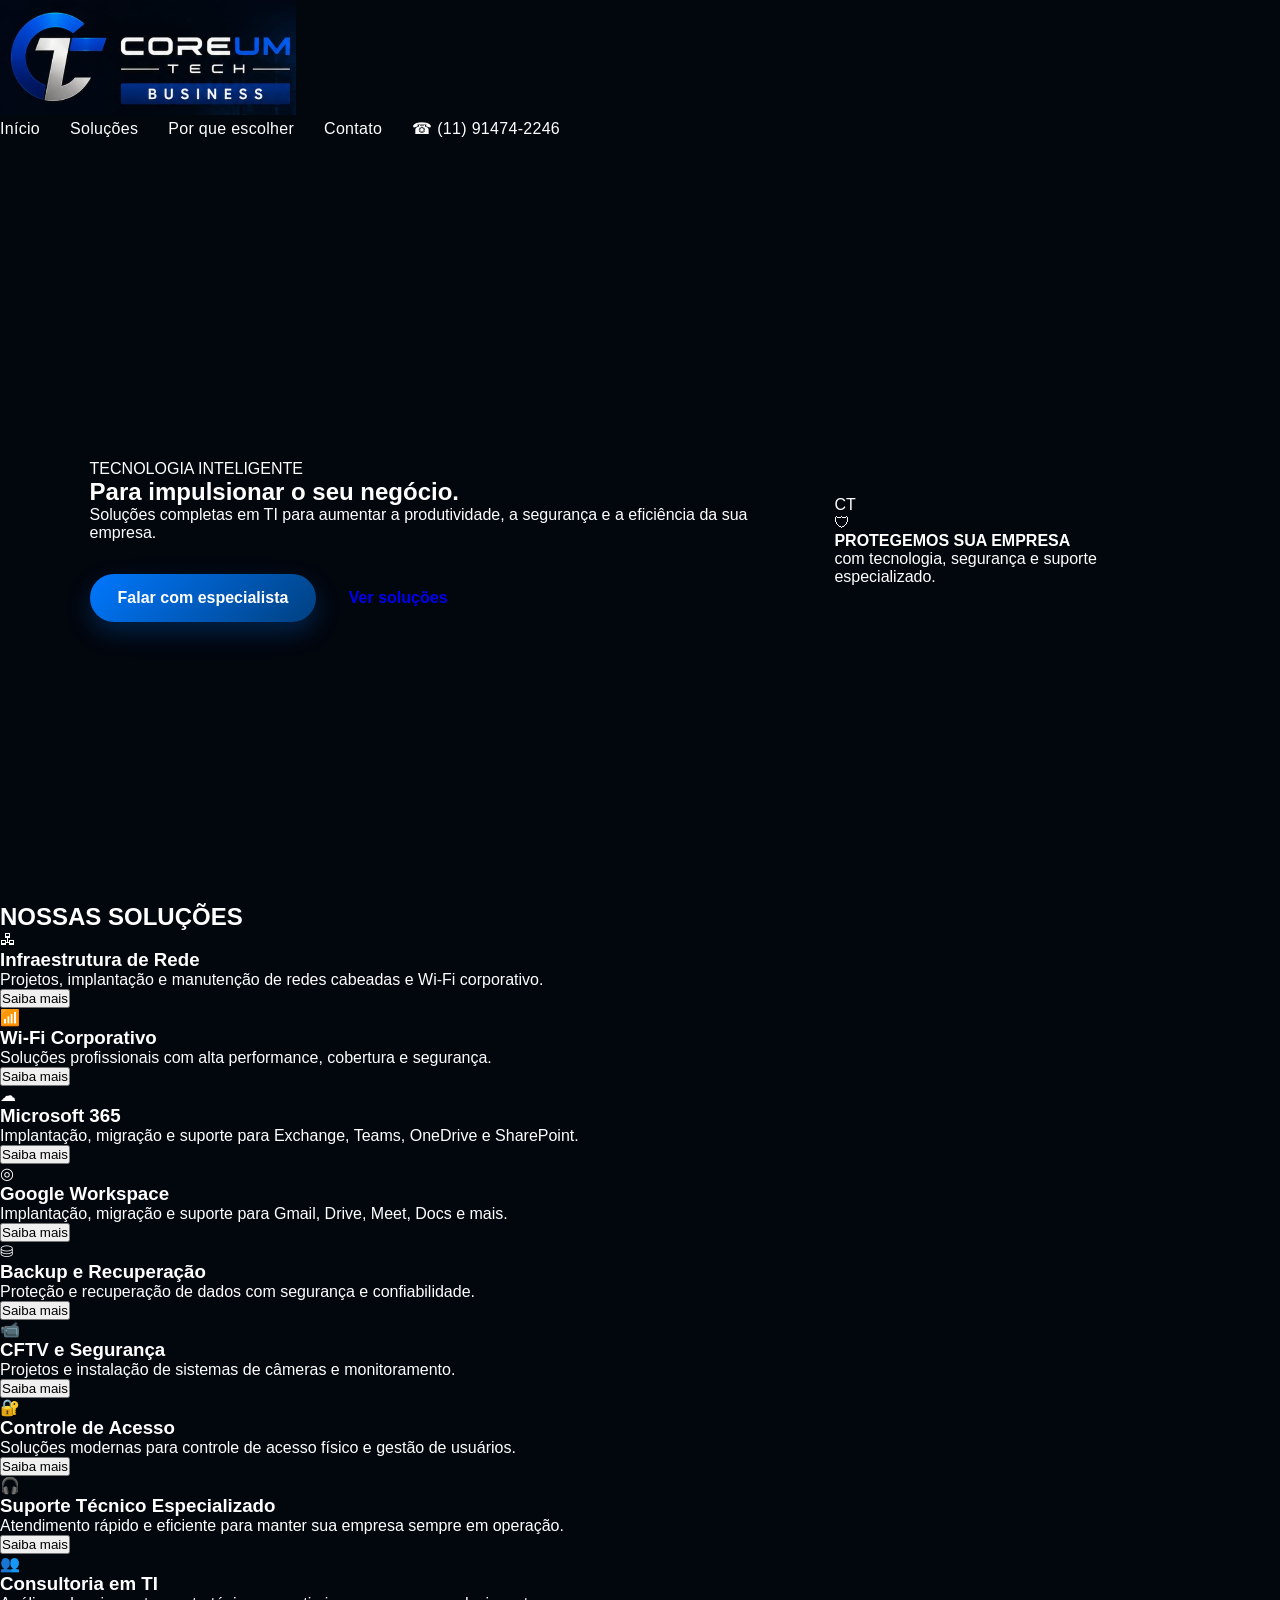
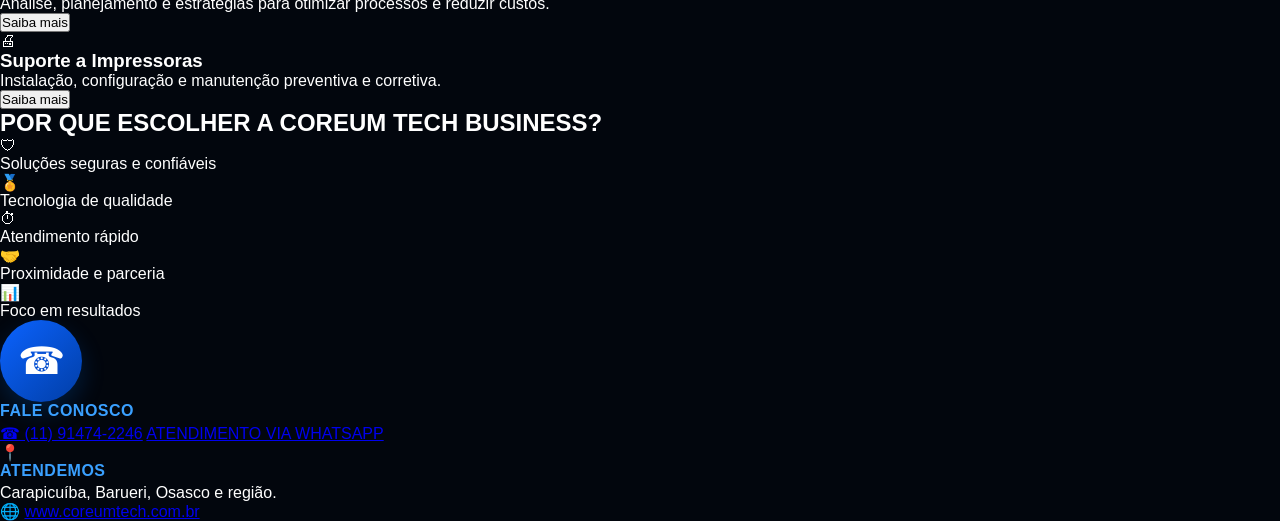
==== index.html @ 791384b5 "Update index.html" ====
<!DOCTYPE html>
<html lang="pt-BR">
<head>
  <meta charset="UTF-8" />
  <meta name="viewport" content="width=device-width, initial-scale=1.0" />
  <title>Coreum Tech Business | Tecnologia Inteligente</title>
  <link rel="stylesheet" href="style.css" />
</head>
<body>
  <div class="page-shell">
    <header class="topbar">
      <a class="brand" href="#inicio" aria-label="Coreum Tech Business">
        <img class="brand-logo" src="logo-full.png" alt="Coreum Tech Business" />
      </a>

      <nav class="nav" aria-label="Navegação principal">
        <a href="#inicio">Início</a>
        <a href="#solucoes">Soluções</a>
        <a href="#diferenciais">Por que escolher</a>
        <a href="#contato">Contato</a>
        <a class="header-whatsapp" href="https://wa.me/5511914742246" target="_blank" rel="noreferrer"><span class="wa-icon">☎</span> (11) 91474-2246</a>
      </nav>
    </header>

    <main>
      <section class="hero" id="inicio">
        <div class="hero-copy">
          <p class="eyebrow">TECNOLOGIA INTELIGENTE</p>
          <h1>Para impulsionar o seu negócio.</h1>
          <p class="lead">
            Soluções completas em TI para aumentar a produtividade, a segurança e a eficiência da sua empresa.
          </p>

          <div class="cta-row">
            <a class="btn btn-primary" href="#contato">Falar com especialista</a>
            <a class="btn btn-ghost" href="#solucoes">Ver soluções</a>
          </div>
        </div>

        <div class="hero-visual" aria-hidden="true">
          <div class="arc arc-1"></div>
          <div class="arc arc-2"></div>
          <div class="office-card office-main">
            <div class="desk-screen"></div>
            <div class="desk-keyboard"></div>
            <div class="desk-mug">
              <span class="desk-mug-logo">CT</span>
            </div>
            <div class="desk-plant left"></div>
            <div class="desk-plant right"></div>
          </div>
          <div class="trust-card">
            <div class="shield-icon">🛡</div>
            <div>
              <strong>PROTEGEMOS SUA EMPRESA</strong>
              <p>com tecnologia, segurança e suporte especializado.</p>
            </div>
          </div>
        </div>
      </section>

      <section class="solutions" id="solucoes">
        <div class="section-heading">
          <span class="line"></span>
          <h2>NOSSAS SOLUÇÕES</h2>
          <span class="line"></span>
        </div>

        <div class="services-grid">
          <article class="service-card">
            <div class="service-icon">🖧</div>
            <h3>Infraestrutura de Rede</h3>
            <p>Projetos, implantação e manutenção de redes cabeadas e Wi-Fi corporativo.</p>
            <button class="service-btn" type="button" data-service="rede">Saiba mais</button>
          </article>

          <article class="service-card">
            <div class="service-icon">📶</div>
            <h3>Wi-Fi Corporativo</h3>
            <p>Soluções profissionais com alta performance, cobertura e segurança.</p>
            <button class="service-btn" type="button" data-service="wifi">Saiba mais</button>
          </article>

          <article class="service-card">
            <div class="service-icon">☁</div>
            <h3>Microsoft 365</h3>
            <p>Implantação, migração e suporte para Exchange, Teams, OneDrive e SharePoint.</p>
            <button class="service-btn" type="button" data-service="m365">Saiba mais</button>
          </article>

          <article class="service-card">
            <div class="service-icon">◎</div>
            <h3>Google Workspace</h3>
            <p>Implantação, migração e suporte para Gmail, Drive, Meet, Docs e mais.</p>
            <button class="service-btn" type="button" data-service="workspace">Saiba mais</button>
          </article>

          <article class="service-card">
            <div class="service-icon">⛁</div>
            <h3>Backup e Recuperação</h3>
            <p>Proteção e recuperação de dados com segurança e confiabilidade.</p>
            <button class="service-btn" type="button" data-service="backup">Saiba mais</button>
          </article>

          <article class="service-card">
            <div class="service-icon">📹</div>
            <h3>CFTV e Segurança</h3>
            <p>Projetos e instalação de sistemas de câmeras e monitoramento.</p>
            <button class="service-btn" type="button" data-service="cftv">Saiba mais</button>
          </article>

          <article class="service-card">
            <div class="service-icon">🔐</div>
            <h3>Controle de Acesso</h3>
            <p>Soluções modernas para controle de acesso físico e gestão de usuários.</p>
            <button class="service-btn" type="button" data-service="acesso">Saiba mais</button>
          </article>

          <article class="service-card">
            <div class="service-icon">🎧</div>
            <h3>Suporte Técnico Especializado</h3>
            <p>Atendimento rápido e eficiente para manter sua empresa sempre em operação.</p>
            <button class="service-btn" type="button" data-service="suporte">Saiba mais</button>
          </article>

          <article class="service-card">
            <div class="service-icon">👥</div>
            <h3>Consultoria em TI</h3>
            <p>Análise, planejamento e estratégias para otimizar processos e reduzir custos.</p>
            <button class="service-btn" type="button" data-service="consultoria">Saiba mais</button>
          </article>

          <article class="service-card">
            <div class="service-icon">🖨</div>
            <h3>Suporte a Impressoras</h3>
            <p>Instalação, configuração e manutenção preventiva e corretiva.</p>
            <button class="service-btn" type="button" data-service="impressoras">Saiba mais</button>
          </article>
        </div>
      </section>

      <section class="why" id="diferenciais">
        <div class="why-box">
          <h2>POR QUE ESCOLHER A <span>COREUM TECH BUSINESS?</span></h2>
          <div class="why-grid">
            <div class="why-item"><span>🛡</span><p>Soluções seguras e confiáveis</p></div>
            <div class="why-item"><span>🏅</span><p>Tecnologia de qualidade</p></div>
            <div class="why-item"><span>⏱</span><p>Atendimento rápido</p></div>
            <div class="why-item"><span>🤝</span><p>Proximidade e parceria</p></div>
            <div class="why-item"><span>📊</span><p>Foco em resultados</p></div>
          </div>
        </div>
      </section>

      <section class="contact" id="contato">
        <div class="contact-card">
          <div class="contact-left">
            <div class="whatsapp-badge">☎</div>
            <div>
              <p class="contact-label">FALE CONOSCO</p>
              <a class="contact-phone" href="https://wa.me/5511914742246" target="_blank" rel="noreferrer"><span class="wa-inline">☎</span> (11) 91474-2246</a>
              <a class="contact-cta" href="https://wa.me/5511914742246" target="_blank" rel="noreferrer">ATENDIMENTO VIA WHATSAPP</a>
            </div>
          </div>

          <div class="contact-divider"></div>

          <div class="contact-right">
            <div class="location-pin">📍</div>
            <div>
              <p class="contact-label">ATENDEMOS</p>
              <p class="contact-text">Carapicuíba, Barueri, Osasco e região.</p>
            </div>
          </div>
        </div>

        <div class="footer-bar">
          <span>🌐</span>
          <a href="https://www.coreumtech.com.br" target="_blank" rel="noreferrer">www.coreumtech.com.br</a>
        </div>
      </section>
    </main>
  </div>

  <div class="modal-overlay" id="modalOverlay" aria-hidden="true">
    <div class="modal-box" role="dialog" aria-modal="true" aria-labelledby="modalTitle">
      <button class="modal-close" id="modalClose" type="button" aria-label="Fechar">&times;</button>
      <div class="modal-icon" id="modalIcon"></div>
      <h3 id="modalTitle"></h3>
      <ul class="modal-list" id="modalList"></ul>
      <a class="btn btn-primary modal-cta" id="modalCta" target="_blank" rel="noreferrer">Falar no WhatsApp</a>
    </div>
  </div>

  <script src="script.js"></script>
</body>
</html>
---- style.css ----
* {
    margin: 0;
    padding: 0;
    box-sizing: border-box;
    font-family: "Segoe UI", Arial, Helvetica, sans-serif;
}

html {
    scroll-behavior: smooth;
}

body {
    background: #02060d;
    color: #ffffff;
    overflow-x: hidden;
    min-height: 100vh;
}

.background-tech {
    position: fixed;
    inset: 0;
    width: 100%;
    height: 100%;
    background-image:
        linear-gradient(rgba(2, 6, 13, 0.82), rgba(2, 6, 13, 0.95)),
        url("imagens/motherboard.png");
    background-size: cover;
    background-position: center;
    opacity: 0.45;
    z-index: -2;
    animation: motherboardMove 25s infinite alternate;
    will-change: transform;
}

@keyframes motherboardMove {
    from { transform: scale(1); }
    to { transform: scale(1.08); }
}

.grid-tech {
    position: fixed;
    inset: 0;
    width: 100%;
    height: 100%;
    background:
        linear-gradient(rgba(0, 120, 255, 0.08) 1px, transparent 1px),
        linear-gradient(90deg, rgba(0, 120, 255, 0.08) 1px, transparent 1px);
    background-size: 50px 50px;
    z-index: -1;
    pointer-events: none;
}

.site-header {
    width: 100%;
    min-height: 92px;
    display: flex;
    align-items: center;
    justify-content: space-between;
    padding: 0 7%;
    background: rgba(0, 0, 0, 0.48);
    backdrop-filter: blur(12px);
    border-bottom: 1px solid rgba(0, 140, 255, 0.18);
    position: sticky;
    top: 0;
    z-index: 20;
}

.logo {
    display: flex;
    align-items: center;
}

.logo-full {
    height: 74px;
    width: auto;
    object-fit: contain;
}

nav {
    display: flex;
    align-items: center;
    gap: 30px;
}

nav a {
    color: #ffffff;
    text-decoration: none;
    font-size: 16px;
    letter-spacing: 0.3px;
    transition: 0.25s;
}

nav a:hover {
    color: #3aa0ff;
}

.hero {
    min-height: 85vh;
    display: flex;
    align-items: center;
    justify-content: space-between;
    gap: 40px;
    padding: 70px 7% 30px;
}

.hero-text {
    max-width: 660px;
}

.hero-badge {
    display: inline-block;
    margin-bottom: 18px;
    font-size: 15px;
    font-weight: 700;
    letter-spacing: 2px;
    color: #3aa0ff;
}

.hero-text h1 {
    font-size: 58px;
    line-height: 1.05;
    margin-bottom: 24px;
    color: #f6f8fb;
    max-width: 580px;
}

.hero-text p {
    font-size: 20px;
    color: #c4ced8;
    line-height: 1.65;
    max-width: 560px;
}

.hero-card {
    width: 390px;
    padding: 28px;
    border-radius: 24px;
    background: rgba(255, 255, 255, 0.08);
    border: 1px solid rgba(255, 255, 255, 0.13);
    backdrop-filter: blur(16px);
    box-shadow: 0 16px 40px rgba(0, 0, 0, 0.18);
}

.hero-card-top {
    display: flex;
    align-items: flex-start;
    gap: 16px;
}

.shield {
    font-size: 54px;
    line-height: 1;
}

.hero-card h2 {
    font-size: 24px;
    margin-bottom: 8px;
    color: #f4f7fb;
}

.hero-card p {
    color: #c5cbd1;
    font-size: 17px;
    line-height: 1.6;
}

.btn {
    display: inline-flex;
    align-items: center;
    justify-content: center;
    gap: 10px;
    text-decoration: none;
    border: none;
    cursor: pointer;
    border-radius: 30px;
    font-weight: 700;
    transition: 0.25s;
    padding: 15px 28px;
}

.btn-primary {
    margin-top: 32px;
    color: #fff;
    background: linear-gradient(135deg, #0078ff, #004080);
    box-shadow: 0 10px 25px rgba(0, 120, 255, 0.25);
}

.btn-primary:hover {
    transform: translateY(-4px);
    box-shadow: 0 0 25px rgba(0, 140, 255, 0.5);
}

.btn-whatsapp {
    margin-top: 14px;
    background: linear-gradient(135deg, #17b84d, #0f8a38);
    color: #fff;
    padding: 14px 24px;
}

.btn-whatsapp:hover {
    transform: translateY(-3px);
}

.whatsapp-icon {
    font-size: 18px;
}

.section {
    padding: 68px 7%;
}

.section-title {
    display: grid;
    grid-template-columns: 1fr auto 1fr;
    align-items: center;
    gap: 18px;
    margin-bottom: 36px;
}

.section-title span {
    height: 2px;
    background: linear-gradient(90deg, transparent, rgba(0, 140, 255, 0.7), transparent);
}

.section-title h2 {
    font-size: 36px;
    text-align: center;
    color: #f3f6fa;
}

.cards {
    display: grid;
    grid-template-columns: repeat(5, minmax(0, 1fr));
    gap: 18px;
}

.card {
    min-height: 250px;
    padding: 28px 22px;
    border-radius: 18px;
    background: rgba(255, 255, 255, 0.05);
    border: 1px solid rgba(255, 255, 255, 0.1);
    backdrop-filter: blur(12px);
    transition: 0.28s ease;
    display: flex;
    flex-direction: column;
    align-items: center;
    text-align: center;
}

.card:hover {
    transform: translateY(-8px);
    border-color: rgba(0, 140, 255, 0.55);
    box-shadow: 0 10px 24px rgba(0, 0, 0, 0.2);
}

.card-icon {
    width: 64px;
    height: 64px;
    display: grid;
    place-items: center;
    margin-bottom: 16px;
    line-height: 1;
    flex: 0 0 64px;
}

.card-icon svg,
.modal-icon svg {
    width: 100%;
    height: 100%;
    display: block;
}

.svc-icon-svg {
    width: 100%;
    height: 100%;
}

.card-icon > span {
    display: block;
    width: 100%;
    height: 100%;
}

.svc-google-letter {
    font-size: 58px;
    font-weight: 900;
    line-height: 1;
    background: linear-gradient(90deg, #4285f4 0 25%, #ea4335 25% 50%, #fbbc05 50% 75%, #34a853 75% 100%);
    -webkit-background-clip: text;
    background-clip: text;
    color: transparent;
}

.card h3 {
    color: #f4f7fb;
    font-size: 18px;
    line-height: 1.25;
    min-height: 58px;
    display: flex;
    align-items: center;
    justify-content: center;
    margin-bottom: 14px;
}

.card p {
    color: #c5cbd1;
    line-height: 1.6;
    font-size: 15px;
    margin-bottom: 18px;
}

.card-link {
    margin-top: auto;
    color: #3aa0ff;
    text-decoration: none;
    background: none;
    border: none;
    cursor: pointer;
    font-size: 15px;
    font-weight: 700;
    transition: 0.25s;
}

.card-link:hover {
    color: #72c2ff;
    transform: translateX(4px);
}

.benefits {
    display: grid;
    grid-template-columns: repeat(5, minmax(0, 1fr));
    gap: 16px;
    padding: 24px 20px;
    border-radius: 22px;
    background: rgba(255, 255, 255, 0.06);
    border: 1px solid rgba(255, 255, 255, 0.1);
    backdrop-filter: blur(10px);
}

.benefit {
    text-align: center;
    padding: 8px 10px;
    border-right: 1px solid rgba(255, 255, 255, 0.1);
}

.benefit:last-child {
    border-right: none;
}

.benefit-icon {
    font-size: 32px;
    margin-bottom: 8px;
    color: #0a63ff;
}

.benefit p {
    color: #edf2f7;
    font-size: 15px;
    line-height: 1.45;
}

.contact-box {
    border-radius: 22px;
    background: rgba(255, 255, 255, 0.06);
    border: 1px solid rgba(0, 140, 255, 0.45);
    overflow: hidden;
    backdrop-filter: blur(12px);
}

.contact-main {
    display: grid;
    grid-template-columns: 1.2fr 1px 1fr;
    gap: 24px;
    align-items: center;
    padding: 28px 28px 20px;
}

.contact-whatsapp,
.contact-location {
    display: flex;
    align-items: center;
    gap: 18px;
}

.whatsapp-badge,
.location-icon {
    width: 82px;
    height: 82px;
    min-width: 82px;
    border-radius: 50%;
    display: grid;
    place-items: center;
    background: linear-gradient(135deg, #0b63ff, #013ea6);
    font-size: 38px;
    box-shadow: 0 10px 25px rgba(0, 120, 255, 0.2);
}

.contact-label {
    color: #3aa0ff;
    font-size: 16px;
    font-weight: 800;
    text-transform: uppercase;
    letter-spacing: 0.5px;
    margin-bottom: 4px;
}

.contact-main h3 {
    font-size: 26px;
    color: #f7f9fc;
    line-height: 1.25;
    margin-bottom: 6px;
}

.contact-separator {
    width: 1px;
    height: 100%;
    background: rgba(255, 255, 255, 0.12);
    justify-self: center;
}

.contact-secondary {
    display: grid;
    grid-template-columns: repeat(2, minmax(0, 1fr));
    gap: 14px;
    padding: 0 28px 28px;
}

.contact-link {
    display: flex;
    align-items: center;
    gap: 14px;
    text-decoration: none;
    padding: 16px 18px;
    border-radius: 16px;
    background: rgba(2, 8, 18, 0.55);
    border: 1px solid rgba(255, 255, 255, 0.08);
    color: #fff;
    transition: 0.25s;
}

.contact-link:hover {
    transform: translateY(-3px);
    border-color: rgba(0, 140, 255, 0.5);
}

.whatsapp-icone {
    width: 42px;
    height: 42px;
    min-width: 42px;
    border-radius: 50%;
    display: grid;
    place-items: center;
    background: linear-gradient(135deg, #16c45a, #0f8a38);
    font-size: 18px;
}

.contact-link strong {
    display: block;
    font-size: 18px;
    margin-bottom: 2px;
}

.contact-link small {
    display: block;
    color: #c5cbd1;
    font-size: 13px;
}

.site-footer {
    padding: 28px 7% 36px;
    text-align: center;
    color: #adb5bf;
    background: rgba(1, 3, 8, 0.8);
    border-top: 1px solid rgba(255, 255, 255, 0.07);
}

.site-footer p {
    line-height: 1.7;
}

.site-footer p:first-child {
    color: #f5f7fb;
    font-weight: 700;
}

.modal-overlay {
    position: fixed;
    inset: 0;
    background: rgba(2, 6, 13, 0.86);
    backdrop-filter: blur(7px);
    display: flex;
    align-items: center;
    justify-content: center;
    opacity: 0;
    visibility: hidden;
    transition: 0.3s;
    z-index: 100;
    padding: 20px;
}

.modal-overlay.ativo {
    opacity: 1;
    visibility: visible;
}

.modal-box {
    position: relative;
    width: 500px;
    max-width: 100%;
    max-height: 85vh;
    overflow-y: auto;
    padding: 40px 34px 34px;
    border-radius: 22px;
    background: linear-gradient(160deg, rgba(10, 18, 30, 0.98), rgba(2, 6, 13, 0.98));
    border: 1px solid rgba(0, 140, 255, 0.28);
    box-shadow: 0 0 40px rgba(0, 120, 255, 0.25);
    transform: translateY(18px);
    transition: 0.3s;
}

.modal-overlay.ativo .modal-box {
    transform: translateY(0);
}

.modal-close {
    position: absolute;
    top: 14px;
    right: 18px;
    border: none;
    background: none;
    color: #c5cbd1;
    font-size: 30px;
    cursor: pointer;
}

.modal-icon {
    width: 58px;
    height: 58px;
    margin-bottom: 14px;
    display: grid;
    place-items: center;
    font-size: 48px;
}

.modal-box h3 {
    font-size: 26px;
    margin-bottom: 18px;
    color: #f5f7fb;
}

.modal-list {
    list-style: none;
    display: flex;
    flex-direction: column;
    gap: 12px;
    margin-bottom: 28px;
}

.modal-list li {
    position: relative;
    padding-left: 22px;
    color: #c5cbd1;
    line-height: 1.5;
}

.modal-list li::before {
    content: "✓";
    position: absolute;
    left: 0;
    color: #3aa0ff;
    font-weight: 800;
}

.modal-cta {
    width: 100%;
}

@media (max-width: 1180px) {
    .cards {
        grid-template-columns: repeat(2, minmax(0, 1fr));
    }

    .benefits {
        grid-template-columns: repeat(2, minmax(0, 1fr));
    }
}

@media (max-width: 900px) {
    .site-header {
        flex-direction: column;
        gap: 14px;
        padding: 18px 18px 20px;
    }

    nav {
        flex-wrap: wrap;
        justify-content: center;
        gap: 18px;
    }

    .hero {
        flex-direction: column;
        text-align: center;
        padding-top: 46px;
    }

    .hero-text {
        max-width: 100%;
    }

    .hero-text h1 {
        font-size: 42px;
        max-width: 100%;
    }

    .hero-text p {
        margin: 0 auto;
        font-size: 18px;
    }

    .hero-card {
        width: 100%;
    }

    .section-title h2 {
        font-size: 28px;
    }

    .cards {
        grid-template-columns: 1fr;
    }

    .benefits {
        grid-template-columns: 1fr;
    }

    .benefit {
        border-right: none;
        border-bottom: 1px solid rgba(255, 255, 255, 0.1);
        padding-bottom: 14px;
    }

    .benefit:last-child {
        border-bottom: none;
    }

    .contact-main {
        grid-template-columns: 1fr;
    }

    .contact-separator {
        display: none;
    }

    .contact-secondary {
        grid-template-columns: 1fr;
    }

    .contact-main h3 {
        font-size: 22px;
    }
}

@media (max-width: 560px) {
    .section {
        padding: 56px 18px;
    }

    .hero {
        padding: 34px 18px 22px;
    }

    .hero-text h1 {
        font-size: 34px;
    }

    .hero-text p {
        font-size: 16px;
    }

    .logo-full {
        height: 60px;
    }

    .whatsapp-badge,
    .location-icon {
        width: 66px;
        height: 66px;
        min-width: 66px;
        font-size: 30px;
    }

    .contact-main {
        padding: 22px 18px 16px;
    }

    .contact-secondary {
        padding: 0 18px 18px;
    }

    .modal-box {
        padding: 34px 22px 24px;
    }
}
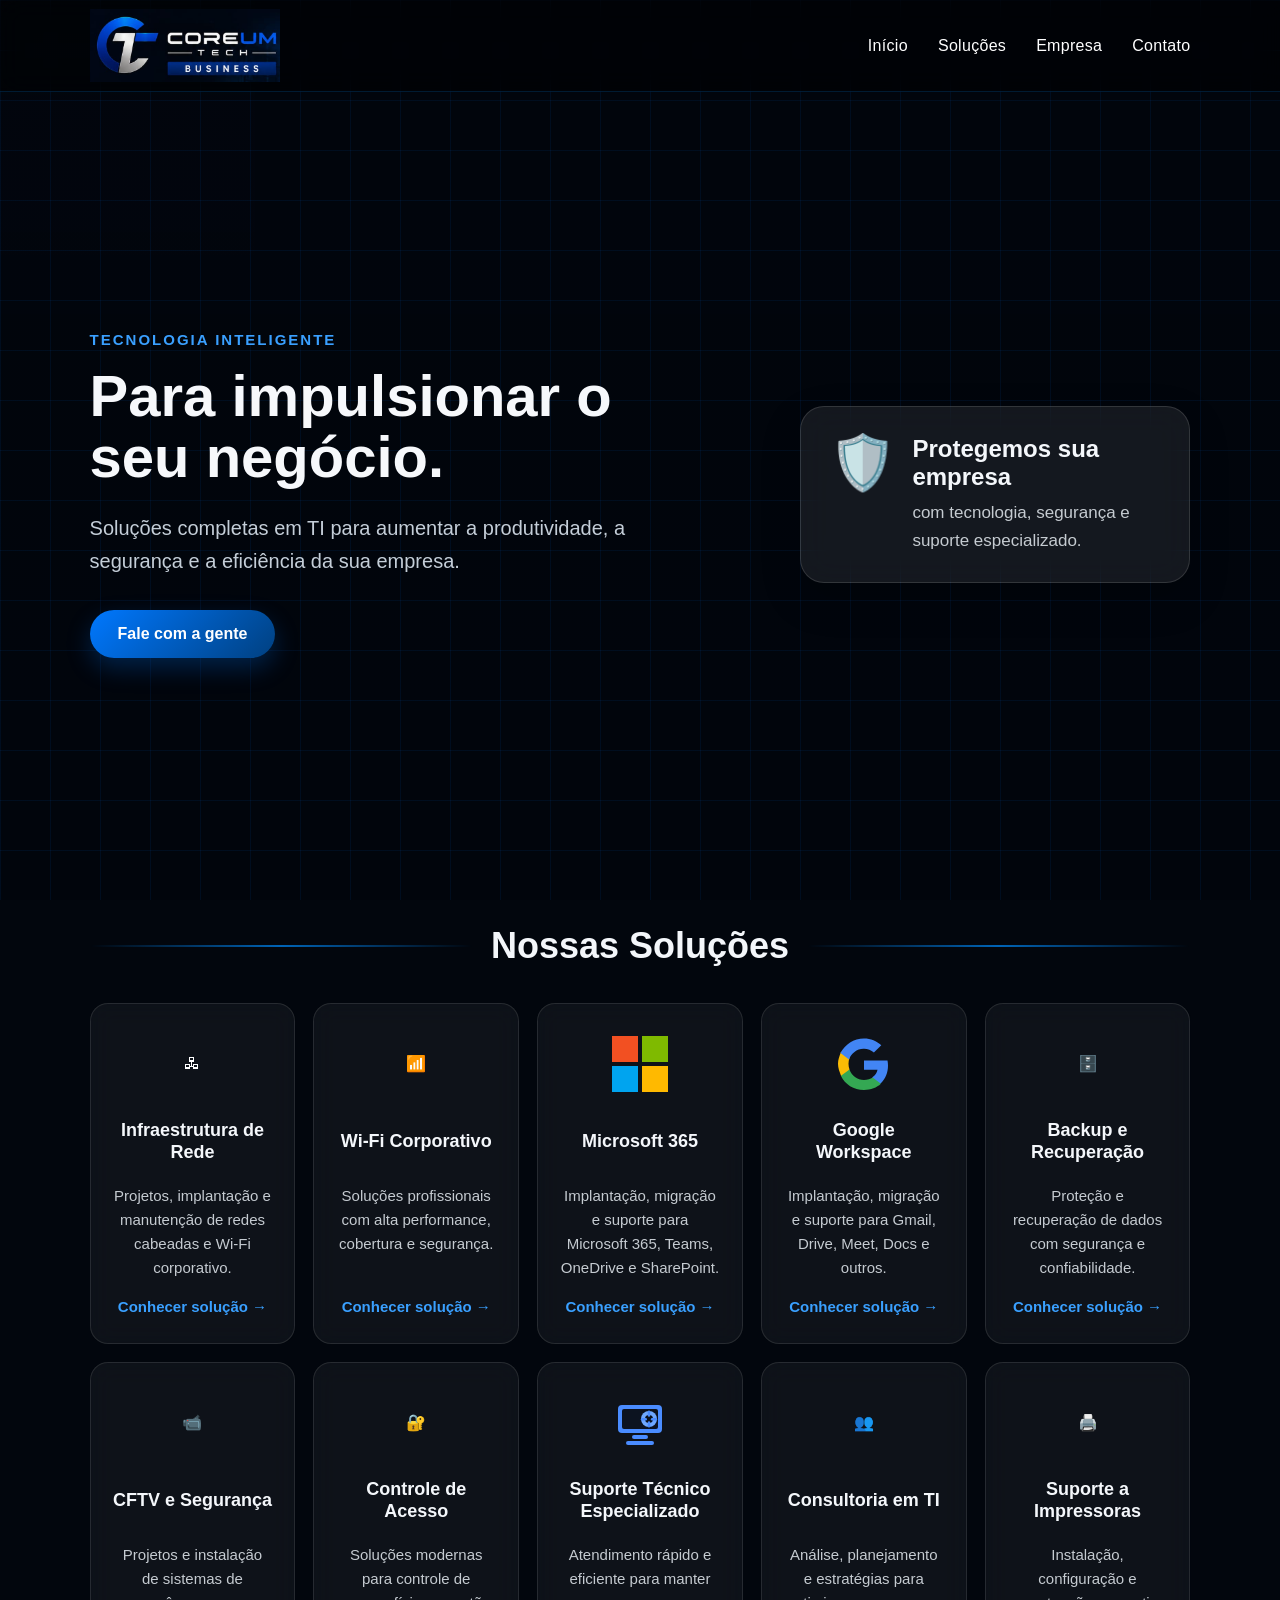
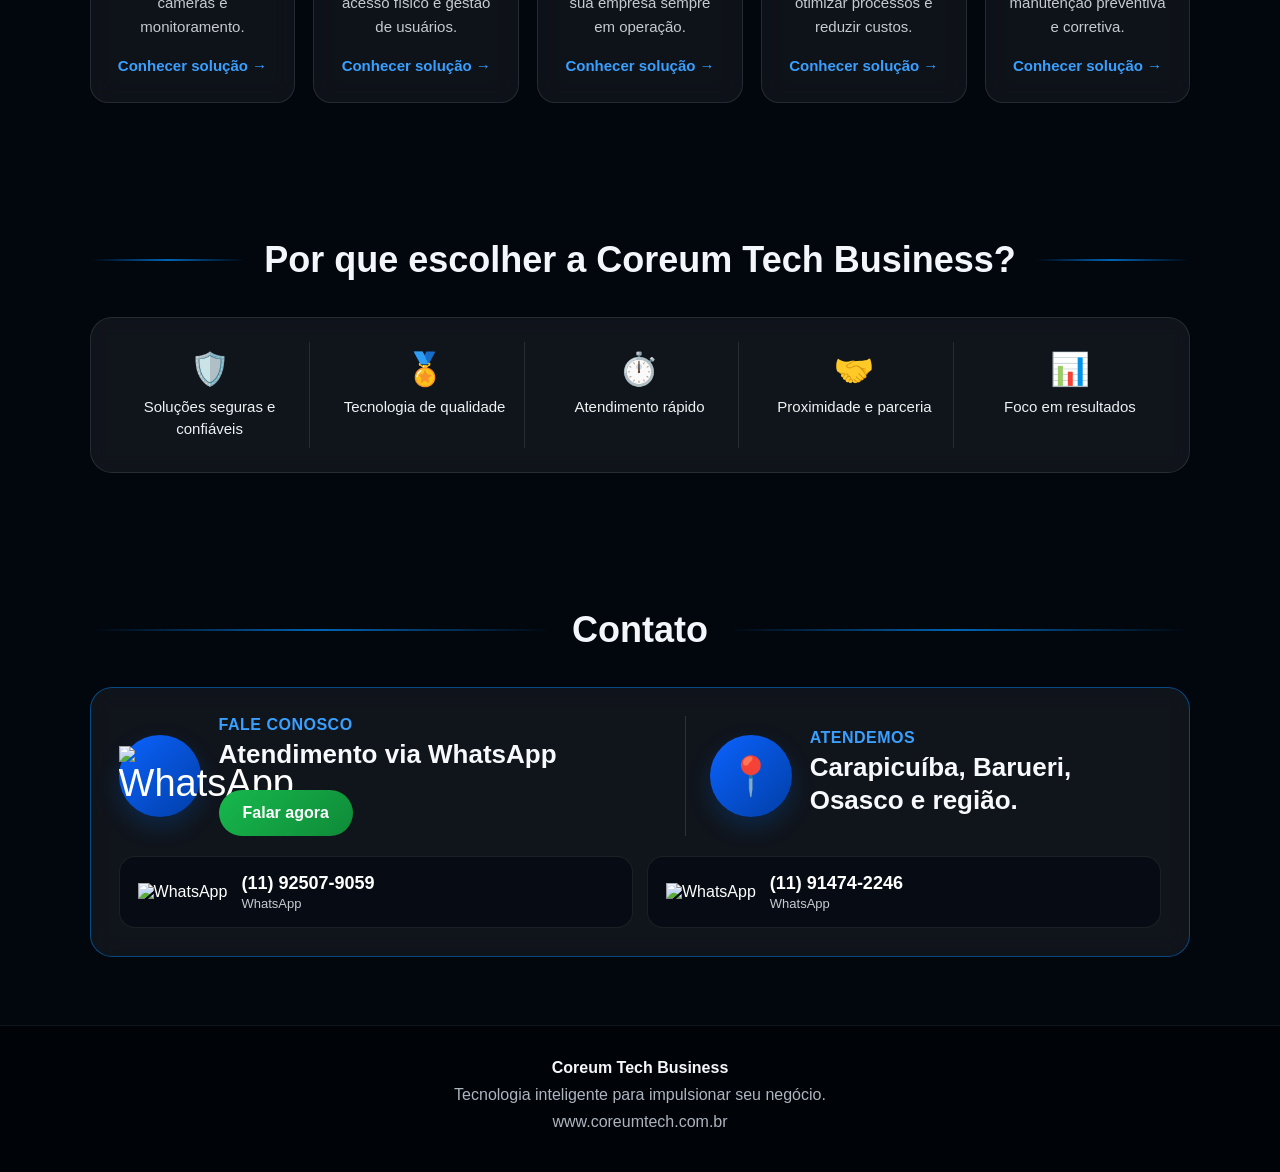
==== commit 2df7ebb7: "Update index.html" ====
--- a/index.html
+++ b/index.html
@@ -1,197 +1,281 @@
 <!DOCTYPE html>
 <html lang="pt-BR">
 <head>
-  <meta charset="UTF-8" />
-  <meta name="viewport" content="width=device-width, initial-scale=1.0" />
-  <title>Coreum Tech Business | Tecnologia Inteligente</title>
-  <link rel="stylesheet" href="style.css" />
+    <meta charset="UTF-8" />
+    <meta name="viewport" content="width=device-width, initial-scale=1.0" />
+    <title>Coreum Tech Business | Soluções em TI</title>
+    <link rel="stylesheet" href="style.css" />
 </head>
 <body>
-  <div class="page-shell">
-    <header class="topbar">
-      <a class="brand" href="#inicio" aria-label="Coreum Tech Business">
-        <img class="brand-logo" src="logo-full.png" alt="Coreum Tech Business" />
-      </a>
-
-      <nav class="nav" aria-label="Navegação principal">
-        <a href="#inicio">Início</a>
-        <a href="#solucoes">Soluções</a>
-        <a href="#diferenciais">Por que escolher</a>
-        <a href="#contato">Contato</a>
-        <a class="header-whatsapp" href="https://wa.me/5511914742246" target="_blank" rel="noreferrer"><span class="wa-icon">☎</span> (11) 91474-2246</a>
-      </nav>
+
+    <div class="background-tech"></div>
+    <div class="grid-tech"></div>
+
+    <header class="site-header">
+        <div class="logo">
+            <img class="logo-full" src="logo-full.png" alt="Coreum Tech Business">
+        </div>
+
+        <nav>
+            <a href="#inicio">Início</a>
+            <a href="#solucoes">Soluções</a>
+            <a href="#empresa">Empresa</a>
+            <a href="#contato">Contato</a>
+        </nav>
     </header>
 
     <main>
-      <section class="hero" id="inicio">
-        <div class="hero-copy">
-          <p class="eyebrow">TECNOLOGIA INTELIGENTE</p>
-          <h1>Para impulsionar o seu negócio.</h1>
-          <p class="lead">
-            Soluções completas em TI para aumentar a produtividade, a segurança e a eficiência da sua empresa.
-          </p>
-
-          <div class="cta-row">
-            <a class="btn btn-primary" href="#contato">Falar com especialista</a>
-            <a class="btn btn-ghost" href="#solucoes">Ver soluções</a>
-          </div>
+        <section class="hero" id="inicio">
+            <div class="hero-text">
+                <span class="hero-badge">TECNOLOGIA INTELIGENTE</span>
+                <h1>Para impulsionar o seu negócio.</h1>
+                <p>
+                    Soluções completas em TI para aumentar a produtividade,
+                    a segurança e a eficiência da sua empresa.
+                </p>
+
+                <a href="#contato" class="btn btn-primary">Fale com a gente</a>
+            </div>
+
+            <div class="hero-card">
+                <div class="hero-card-top">
+                    <div class="shield">🛡️</div>
+                    <div>
+                        <h2>Protegemos sua empresa</h2>
+                        <p>com tecnologia, segurança e suporte especializado.</p>
+                    </div>
+                </div>
+            </div>
+        </section>
+
+        <section id="solucoes" class="section">
+            <div class="section-title">
+                <span></span>
+                <h2>Nossas Soluções</h2>
+                <span></span>
+            </div>
+
+            <div class="cards">
+                <article class="card">
+                    <div class="card-icon icon-emoji">🖧</div>
+                    <h3>Infraestrutura de Rede</h3>
+                    <p>Projetos, implantação e manutenção de redes cabeadas e Wi-Fi corporativo.</p>
+                    <button class="card-link" data-service="rede">Conhecer solução →</button>
+                </article>
+
+                <article class="card">
+                    <div class="card-icon icon-emoji">📶</div>
+                    <h3>Wi-Fi Corporativo</h3>
+                    <p>Soluções profissionais com alta performance, cobertura e segurança.</p>
+                    <button class="card-link" data-service="wifi">Conhecer solução →</button>
+                </article>
+
+                <article class="card">
+                    <div class="card-icon icon-svg">
+                        <svg viewBox="0 0 64 64" aria-hidden="true">
+                            <rect x="4" y="4" width="26" height="26" fill="#f25022"></rect>
+                            <rect x="34" y="4" width="26" height="26" fill="#7fba00"></rect>
+                            <rect x="4" y="34" width="26" height="26" fill="#00a4ef"></rect>
+                            <rect x="34" y="34" width="26" height="26" fill="#ffb900"></rect>
+                        </svg>
+                    </div>
+                    <h3>Microsoft 365</h3>
+                    <p>Implantação, migração e suporte para Microsoft 365, Teams, OneDrive e SharePoint.</p>
+                    <button class="card-link" data-service="m365">Conhecer solução →</button>
+                </article>
+
+                <article class="card">
+                    <div class="card-icon icon-svg">
+                        <svg viewBox="0 0 64 64" aria-hidden="true">
+                            <path d="M56 33.5c0-1.7-.2-3.3-.5-4.9H32v9.2h13.5c-.6 3.1-2.4 5.7-5.1 7.5v6.2h8.2c4.8-4.4 7.4-10.8 7.4-18z" fill="#4285f4"></path>
+                            <path d="M32 58c6.9 0 12.7-2.3 16.9-6.2l-8.2-6.2c-2.3 1.5-5.2 2.4-8.7 2.4-6.7 0-12.4-4.5-14.5-10.5h-8.5v6.4C12.9 52.1 21.8 58 32 58z" fill="#34a853"></path>
+                            <path d="M17.5 37.5c-.6-1.8-1-3.7-1-5.7s.4-3.9 1-5.7v-6.4h-8.5C7.4 24 6 27.8 6 31.8S7.4 39.6 9 43.7l8.5-6.2z" fill="#fbbc05"></path>
+                            <path d="M32 16.7c3.8 0 7.2 1.3 9.9 3.9l7.4-7.4C44.6 8.9 38.8 6.4 32 6.4 21.8 6.4 12.9 12.3 8.5 21.1l8.5 6.4c2.1-6 7.8-10.8 14.5-10.8z" fill="#4285f4"></path>
+                        </svg>
+                    </div>
+                    <h3>Google Workspace</h3>
+                    <p>Implantação, migração e suporte para Gmail, Drive, Meet, Docs e outros.</p>
+                    <button class="card-link" data-service="workspace">Conhecer solução →</button>
+                </article>
+
+                <article class="card">
+                    <div class="card-icon icon-emoji">🗄️</div>
+                    <h3>Backup e Recuperação</h3>
+                    <p>Proteção e recuperação de dados com segurança e confiabilidade.</p>
+                    <button class="card-link" data-service="backup">Conhecer solução →</button>
+                </article>
+
+                <article class="card">
+                    <div class="card-icon icon-emoji">📹</div>
+                    <h3>CFTV e Segurança</h3>
+                    <p>Projetos e instalação de sistemas de câmeras e monitoramento.</p>
+                    <button class="card-link" data-service="cftv">Conhecer solução →</button>
+                </article>
+
+                <article class="card">
+                    <div class="card-icon icon-emoji">🔐</div>
+                    <h3>Controle de Acesso</h3>
+                    <p>Soluções modernas para controle de acesso físico e gestão de usuários.</p>
+                    <button class="card-link" data-service="acesso">Conhecer solução →</button>
+                </article>
+
+                <article class="card">
+                    <div class="card-icon icon-svg">
+                        <svg viewBox="0 0 64 64" aria-hidden="true">
+                            <rect x="10" y="14" width="44" height="28" rx="4" fill="#4a8cff"></rect>
+                            <rect x="14" y="18" width="36" height="20" rx="2" fill="#0c1320"></rect>
+                            <rect x="24" y="44" width="16" height="4" rx="2" fill="#4a8cff"></rect>
+                            <rect x="18" y="50" width="28" height="4" rx="2" fill="#4a8cff"></rect>
+                            <circle cx="41" cy="28" r="8" fill="#6ea8ff"></circle>
+                            <circle cx="41" cy="28" r="4" fill="#0c1320"></circle>
+                            <g fill="#4a8cff">
+                                <rect x="39.8" y="19.5" width="2.4" height="6.2" rx="1.2"></rect>
+                                <rect x="39.8" y="30.3" width="2.4" height="6.2" rx="1.2"></rect>
+                                <rect x="32.8" y="27" width="6.2" height="2.4" rx="1.2"></rect>
+                                <rect x="42.9" y="27" width="6.2" height="2.4" rx="1.2"></rect>
+                            </g>
+                        </svg>
+                    </div>
+                    <h3>Suporte Técnico Especializado</h3>
+                    <p>Atendimento rápido e eficiente para manter sua empresa sempre em operação.</p>
+                    <button class="card-link" data-service="suporte">Conhecer solução →</button>
+                </article>
+
+                <article class="card">
+                    <div class="card-icon icon-emoji">👥</div>
+                    <h3>Consultoria em TI</h3>
+                    <p>Análise, planejamento e estratégias para otimizar processos e reduzir custos.</p>
+                    <button class="card-link" data-service="consultoria">Conhecer solução →</button>
+                </article>
+
+                <article class="card">
+                    <div class="card-icon icon-emoji">🖨️</div>
+                    <h3>Suporte a Impressoras</h3>
+                    <p>Instalação, configuração e manutenção preventiva e corretiva.</p>
+                    <button class="card-link" data-service="impressoras">Conhecer solução →</button>
+                </article>
+            </div>
+        </section>
+
+        <section class="section empresa" id="empresa">
+            <div class="section-title">
+                <span></span>
+                <h2>Por que escolher a Coreum Tech Business?</h2>
+                <span></span>
+            </div>
+
+            <div class="benefits">
+                <div class="benefit">
+                    <div class="benefit-icon">🛡️</div>
+                    <p>Soluções seguras e confiáveis</p>
+                </div>
+                <div class="benefit">
+                    <div class="benefit-icon">🏅</div>
+                    <p>Tecnologia de qualidade</p>
+                </div>
+                <div class="benefit">
+                    <div class="benefit-icon">⏱️</div>
+                    <p>Atendimento rápido</p>
+                </div>
+                <div class="benefit">
+                    <div class="benefit-icon">🤝</div>
+                    <p>Proximidade e parceria</p>
+                </div>
+                <div class="benefit">
+                    <div class="benefit-icon">📊</div>
+                    <p>Foco em resultados</p>
+                </div>
+            </div>
+        </section>
+
+        <section class="section" id="contato">
+            <div class="section-title">
+                <span></span>
+                <h2>Contato</h2>
+                <span></span>
+            </div>
+
+            <div class="contact-box">
+                <div class="contact-main">
+                    <div class="contact-whatsapp">
+                        <div class="whatsapp-badge">
+                            <img class="whatsapp-badge-img" src="whatsapp-icon.png" alt="WhatsApp">
+                        </div>
+
+                        <div>
+                            <p class="contact-label">Fale conosco</p>
+                            <h3>Atendimento via WhatsApp</h3>
+                            <a
+                                class="btn btn-whatsapp"
+                                href="https://wa.me/5511914742246?text=Ol%C3%A1!%20Vim%20pelo%20site%20da%20Coreum%20Tech%20Business%20e%20gostaria%20de%20mais%20informa%C3%A7%C3%B5es."
+                                target="_blank"
+                                rel="noopener noreferrer"
+                            >
+                                Falar agora
+                            </a>
+                        </div>
+                    </div>
+
+                    <div class="contact-separator"></div>
+
+                    <div class="contact-location">
+                        <div class="location-icon">📍</div>
+                        <div>
+                            <p class="contact-label">Atendemos</p>
+                            <h3>Carapicuíba, Barueri, Osasco e região.</h3>
+                        </div>
+                    </div>
+                </div>
+
+                <div class="contact-secondary">
+                    <a
+                        class="contact-link whatsapp-link"
+                        href="https://wa.me/5511925079059?text=Ol%C3%A1!%20Vim%20pelo%20site%20da%20Coreum%20Tech%20Business%20e%20gostaria%20de%20mais%20informa%C3%A7%C3%B5es."
+                        target="_blank"
+                        rel="noopener noreferrer"
+                    >
+                        <img class="contact-whatsapp-icon" src="whatsapp-icon.png" alt="WhatsApp">
+                        <span>
+                            <strong>(11) 92507-9059</strong>
+                            <small>WhatsApp</small>
+                        </span>
+                    </a>
+
+                    <a
+                        class="contact-link whatsapp-link"
+                        href="https://wa.me/5511914742246?text=Ol%C3%A1!%20Vim%20pelo%20site%20da%20Coreum%20Tech%20Business%20e%20gostaria%20de%20mais%20informa%C3%A7%C3%B5es."
+                        target="_blank"
+                        rel="noopener noreferrer"
+                    >
+                        <img class="contact-whatsapp-icon" src="whatsapp-icon.png" alt="WhatsApp">
+                        <span>
+                            <strong>(11) 91474-2246</strong>
+                            <small>WhatsApp</small>
+                        </span>
+                    </a>
+                </div>
+            </div>
+        </section>
+    </main>
+
+    <footer class="site-footer">
+        <p>Coreum Tech Business</p>
+        <p>Tecnologia inteligente para impulsionar seu negócio.</p>
+        <p>www.coreumtech.com.br</p>
+    </footer>
+
+    <div class="modal-overlay" id="modalOverlay" aria-hidden="true">
+        <div class="modal-box" role="dialog" aria-modal="true" aria-labelledby="modalTitle">
+            <button class="modal-close" id="modalClose" aria-label="Fechar">×</button>
+            <div class="modal-icon" id="modalIcon"></div>
+            <h3 id="modalTitle"></h3>
+            <ul class="modal-list" id="modalList"></ul>
+            <a class="btn btn-primary modal-cta" id="modalCta" target="_blank" rel="noopener noreferrer">
+                Falar sobre isso no WhatsApp
+            </a>
         </div>
-
-        <div class="hero-visual" aria-hidden="true">
-          <div class="arc arc-1"></div>
-          <div class="arc arc-2"></div>
-          <div class="office-card office-main">
-            <div class="desk-screen"></div>
-            <div class="desk-keyboard"></div>
-            <div class="desk-mug">
-              <span class="desk-mug-logo">CT</span>
-            </div>
-            <div class="desk-plant left"></div>
-            <div class="desk-plant right"></div>
-          </div>
-          <div class="trust-card">
-            <div class="shield-icon">🛡</div>
-            <div>
-              <strong>PROTEGEMOS SUA EMPRESA</strong>
-              <p>com tecnologia, segurança e suporte especializado.</p>
-            </div>
-          </div>
-        </div>
-      </section>
-
-      <section class="solutions" id="solucoes">
-        <div class="section-heading">
-          <span class="line"></span>
-          <h2>NOSSAS SOLUÇÕES</h2>
-          <span class="line"></span>
-        </div>
-
-        <div class="services-grid">
-          <article class="service-card">
-            <div class="service-icon">🖧</div>
-            <h3>Infraestrutura de Rede</h3>
-            <p>Projetos, implantação e manutenção de redes cabeadas e Wi-Fi corporativo.</p>
-            <button class="service-btn" type="button" data-service="rede">Saiba mais</button>
-          </article>
-
-          <article class="service-card">
-            <div class="service-icon">📶</div>
-            <h3>Wi-Fi Corporativo</h3>
-            <p>Soluções profissionais com alta performance, cobertura e segurança.</p>
-            <button class="service-btn" type="button" data-service="wifi">Saiba mais</button>
-          </article>
-
-          <article class="service-card">
-            <div class="service-icon">☁</div>
-            <h3>Microsoft 365</h3>
-            <p>Implantação, migração e suporte para Exchange, Teams, OneDrive e SharePoint.</p>
-            <button class="service-btn" type="button" data-service="m365">Saiba mais</button>
-          </article>
-
-          <article class="service-card">
-            <div class="service-icon">◎</div>
-            <h3>Google Workspace</h3>
-            <p>Implantação, migração e suporte para Gmail, Drive, Meet, Docs e mais.</p>
-            <button class="service-btn" type="button" data-service="workspace">Saiba mais</button>
-          </article>
-
-          <article class="service-card">
-            <div class="service-icon">⛁</div>
-            <h3>Backup e Recuperação</h3>
-            <p>Proteção e recuperação de dados com segurança e confiabilidade.</p>
-            <button class="service-btn" type="button" data-service="backup">Saiba mais</button>
-          </article>
-
-          <article class="service-card">
-            <div class="service-icon">📹</div>
-            <h3>CFTV e Segurança</h3>
-            <p>Projetos e instalação de sistemas de câmeras e monitoramento.</p>
-            <button class="service-btn" type="button" data-service="cftv">Saiba mais</button>
-          </article>
-
-          <article class="service-card">
-            <div class="service-icon">🔐</div>
-            <h3>Controle de Acesso</h3>
-            <p>Soluções modernas para controle de acesso físico e gestão de usuários.</p>
-            <button class="service-btn" type="button" data-service="acesso">Saiba mais</button>
-          </article>
-
-          <article class="service-card">
-            <div class="service-icon">🎧</div>
-            <h3>Suporte Técnico Especializado</h3>
-            <p>Atendimento rápido e eficiente para manter sua empresa sempre em operação.</p>
-            <button class="service-btn" type="button" data-service="suporte">Saiba mais</button>
-          </article>
-
-          <article class="service-card">
-            <div class="service-icon">👥</div>
-            <h3>Consultoria em TI</h3>
-            <p>Análise, planejamento e estratégias para otimizar processos e reduzir custos.</p>
-            <button class="service-btn" type="button" data-service="consultoria">Saiba mais</button>
-          </article>
-
-          <article class="service-card">
-            <div class="service-icon">🖨</div>
-            <h3>Suporte a Impressoras</h3>
-            <p>Instalação, configuração e manutenção preventiva e corretiva.</p>
-            <button class="service-btn" type="button" data-service="impressoras">Saiba mais</button>
-          </article>
-        </div>
-      </section>
-
-      <section class="why" id="diferenciais">
-        <div class="why-box">
-          <h2>POR QUE ESCOLHER A <span>COREUM TECH BUSINESS?</span></h2>
-          <div class="why-grid">
-            <div class="why-item"><span>🛡</span><p>Soluções seguras e confiáveis</p></div>
-            <div class="why-item"><span>🏅</span><p>Tecnologia de qualidade</p></div>
-            <div class="why-item"><span>⏱</span><p>Atendimento rápido</p></div>
-            <div class="why-item"><span>🤝</span><p>Proximidade e parceria</p></div>
-            <div class="why-item"><span>📊</span><p>Foco em resultados</p></div>
-          </div>
-        </div>
-      </section>
-
-      <section class="contact" id="contato">
-        <div class="contact-card">
-          <div class="contact-left">
-            <div class="whatsapp-badge">☎</div>
-            <div>
-              <p class="contact-label">FALE CONOSCO</p>
-              <a class="contact-phone" href="https://wa.me/5511914742246" target="_blank" rel="noreferrer"><span class="wa-inline">☎</span> (11) 91474-2246</a>
-              <a class="contact-cta" href="https://wa.me/5511914742246" target="_blank" rel="noreferrer">ATENDIMENTO VIA WHATSAPP</a>
-            </div>
-          </div>
-
-          <div class="contact-divider"></div>
-
-          <div class="contact-right">
-            <div class="location-pin">📍</div>
-            <div>
-              <p class="contact-label">ATENDEMOS</p>
-              <p class="contact-text">Carapicuíba, Barueri, Osasco e região.</p>
-            </div>
-          </div>
-        </div>
-
-        <div class="footer-bar">
-          <span>🌐</span>
-          <a href="https://www.coreumtech.com.br" target="_blank" rel="noreferrer">www.coreumtech.com.br</a>
-        </div>
-      </section>
-    </main>
-  </div>
-
-  <div class="modal-overlay" id="modalOverlay" aria-hidden="true">
-    <div class="modal-box" role="dialog" aria-modal="true" aria-labelledby="modalTitle">
-      <button class="modal-close" id="modalClose" type="button" aria-label="Fechar">&times;</button>
-      <div class="modal-icon" id="modalIcon"></div>
-      <h3 id="modalTitle"></h3>
-      <ul class="modal-list" id="modalList"></ul>
-      <a class="btn btn-primary modal-cta" id="modalCta" target="_blank" rel="noreferrer">Falar no WhatsApp</a>
     </div>
-  </div>
-
-  <script src="script.js"></script>
+
+    <script src="script.js"></script>
 </body>
 </html>
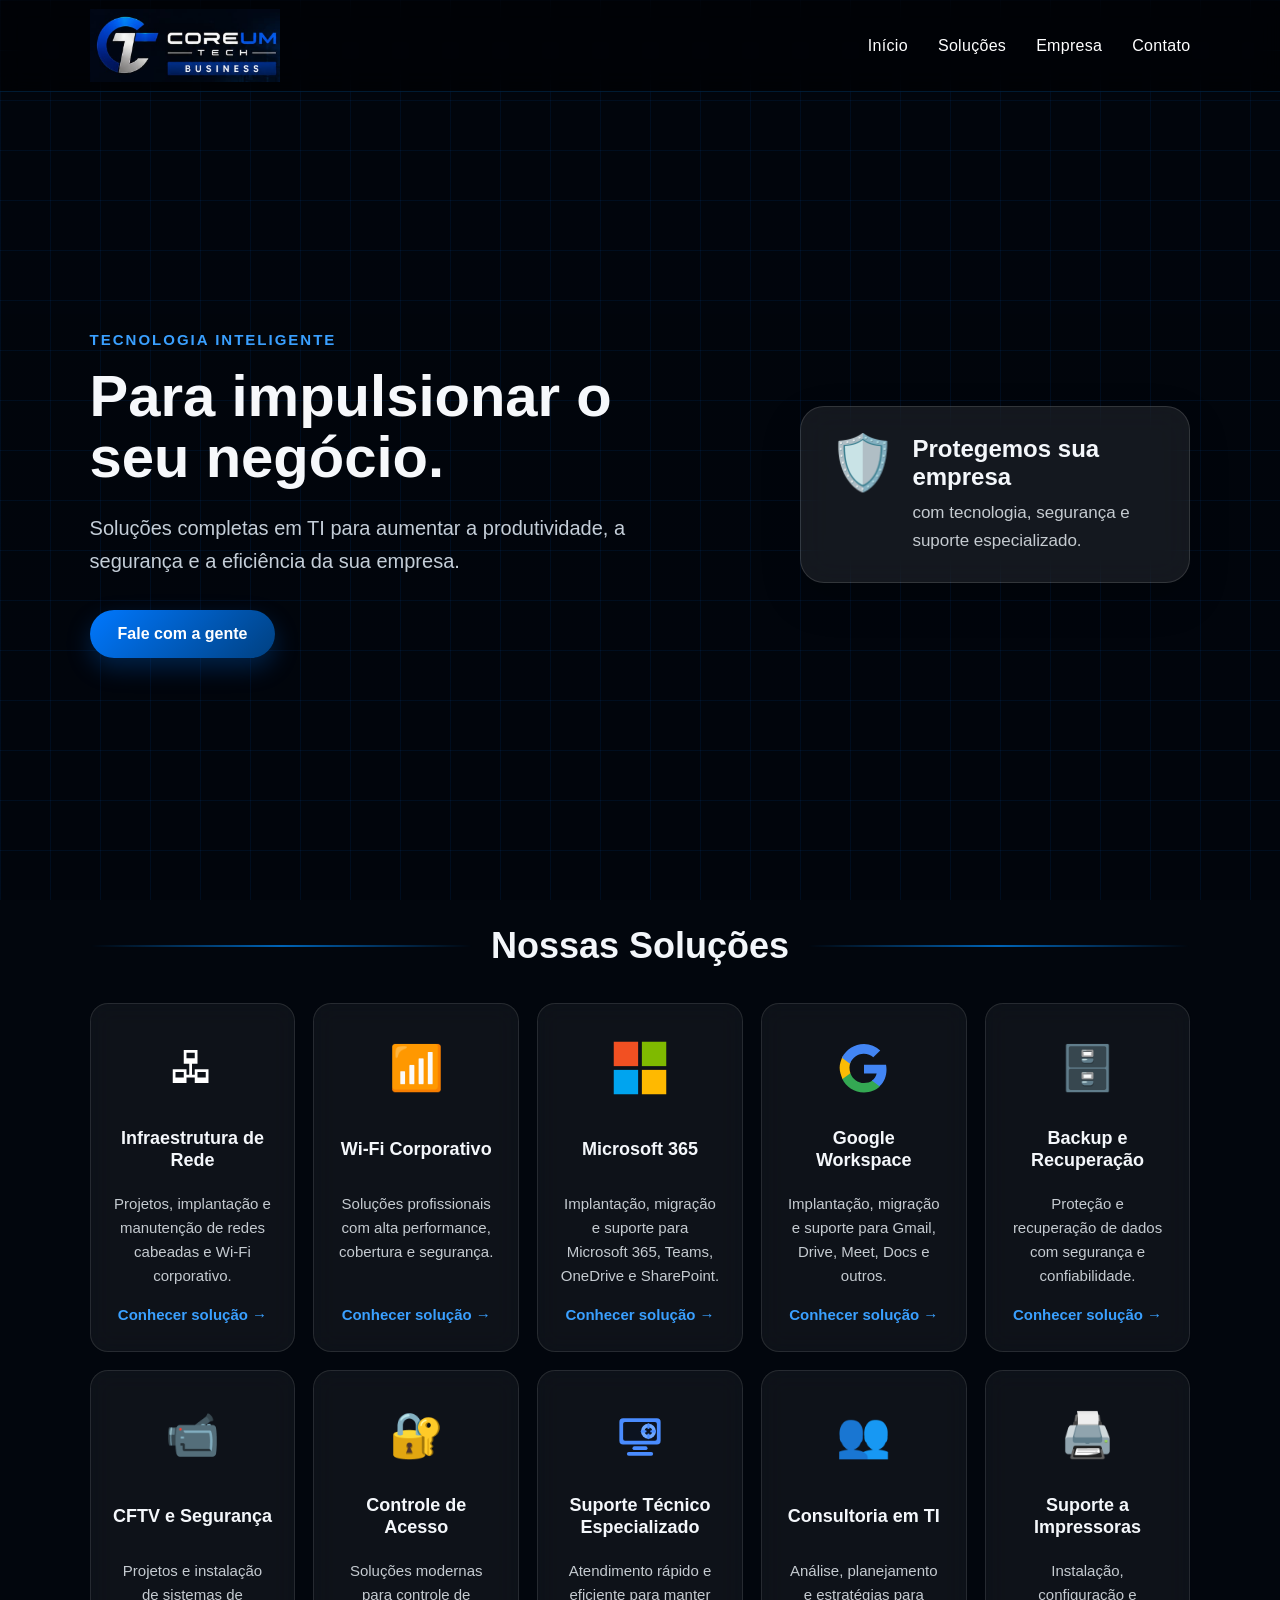
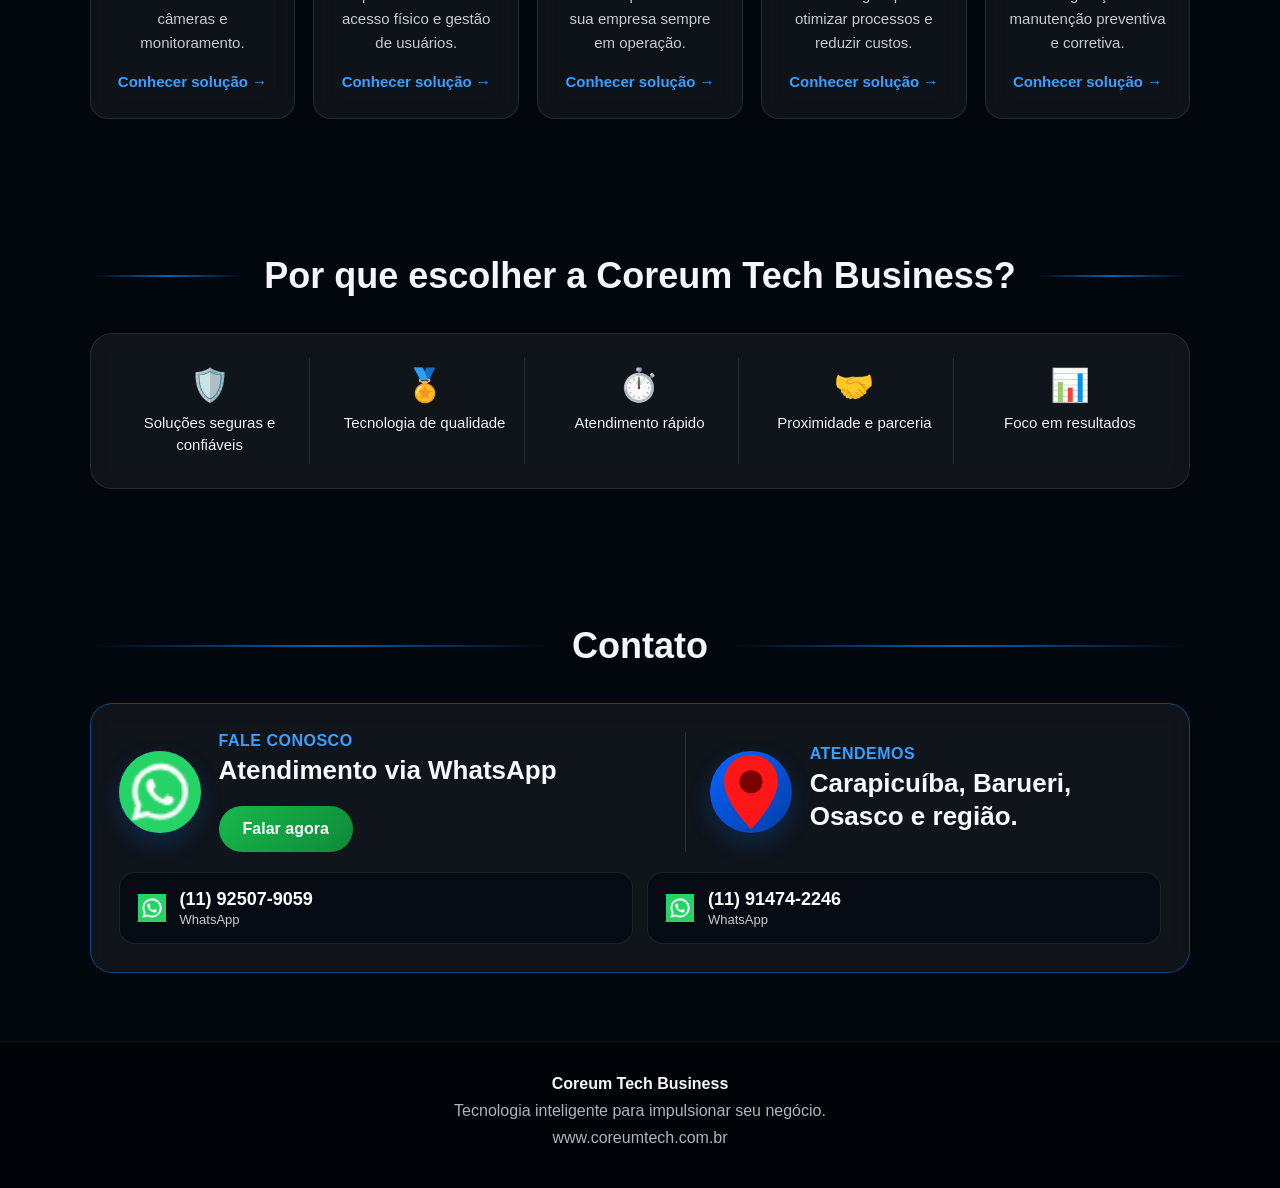
==== commit d5ed8447: "Update index.html" ====
--- a/index.html
+++ b/index.html
@@ -219,7 +219,13 @@
                     <div class="contact-separator"></div>
 
                     <div class="contact-location">
-                        <div class="location-icon">📍</div>
+                        <div class="location-icon" aria-hidden="true">
+                            <svg class="location-pin-svg" viewBox="0 0 64 64" role="img" aria-label="Localização">
+                                <path d="M32 3C20.4 3 11 12.4 11 24c0 15.8 21 37 21 37s21-21.2 21-37C53 12.4 43.6 3 32 3z" fill="#ff1717"/>
+                                <circle cx="32" cy="24" r="9" fill="#7a0000"/>
+                            </svg>
+                        </div>
+
                         <div>
                             <p class="contact-label">Atendemos</p>
                             <h3>Carapicuíba, Barueri, Osasco e região.</h3>
--- a/style.css
+++ b/style.css
@@ -201,10 +201,6 @@
     transform: translateY(-3px);
 }
 
-.whatsapp-icon {
-    font-size: 18px;
-}
-
 .section {
     padding: 68px 7%;
 }
@@ -255,41 +251,29 @@
 }
 
 .card-icon {
-    width: 64px;
-    height: 64px;
+    width: 72px;
+    height: 72px;
+    min-width: 72px;
+    min-height: 72px;
     display: grid;
     place-items: center;
     margin-bottom: 16px;
     line-height: 1;
-    flex: 0 0 64px;
-}
-
-.card-icon svg,
-.modal-icon svg {
+    flex: 0 0 72px;
+}
+
+.card-icon svg {
     width: 100%;
     height: 100%;
     display: block;
 }
 
-.svc-icon-svg {
-    width: 100%;
-    height: 100%;
-}
-
-.card-icon > span {
-    display: block;
-    width: 100%;
-    height: 100%;
-}
-
-.svc-google-letter {
-    font-size: 58px;
-    font-weight: 900;
-    line-height: 1;
-    background: linear-gradient(90deg, #4285f4 0 25%, #ea4335 25% 50%, #fbbc05 50% 75%, #34a853 75% 100%);
-    -webkit-background-clip: text;
-    background-clip: text;
-    color: transparent;
+.icon-emoji {
+    font-size: 44px;
+}
+
+.icon-svg {
+    padding: 6px;
 }
 
 .card h3 {
@@ -394,6 +378,14 @@
     background: linear-gradient(135deg, #0b63ff, #013ea6);
     font-size: 38px;
     box-shadow: 0 10px 25px rgba(0, 120, 255, 0.2);
+    overflow: hidden;
+}
+
+.whatsapp-badge-img {
+    width: 100%;
+    height: 100%;
+    object-fit: contain;
+    display: block;
 }
 
 .contact-label {
@@ -444,15 +436,11 @@
     border-color: rgba(0, 140, 255, 0.5);
 }
 
-.whatsapp-icone {
-    width: 42px;
-    height: 42px;
-    min-width: 42px;
-    border-radius: 50%;
-    display: grid;
-    place-items: center;
-    background: linear-gradient(135deg, #16c45a, #0f8a38);
-    font-size: 18px;
+.contact-whatsapp-icon {
+    width: 28px;
+    height: 28px;
+    object-fit: contain;
+    flex: 0 0 28px;
 }
 
 .contact-link strong {
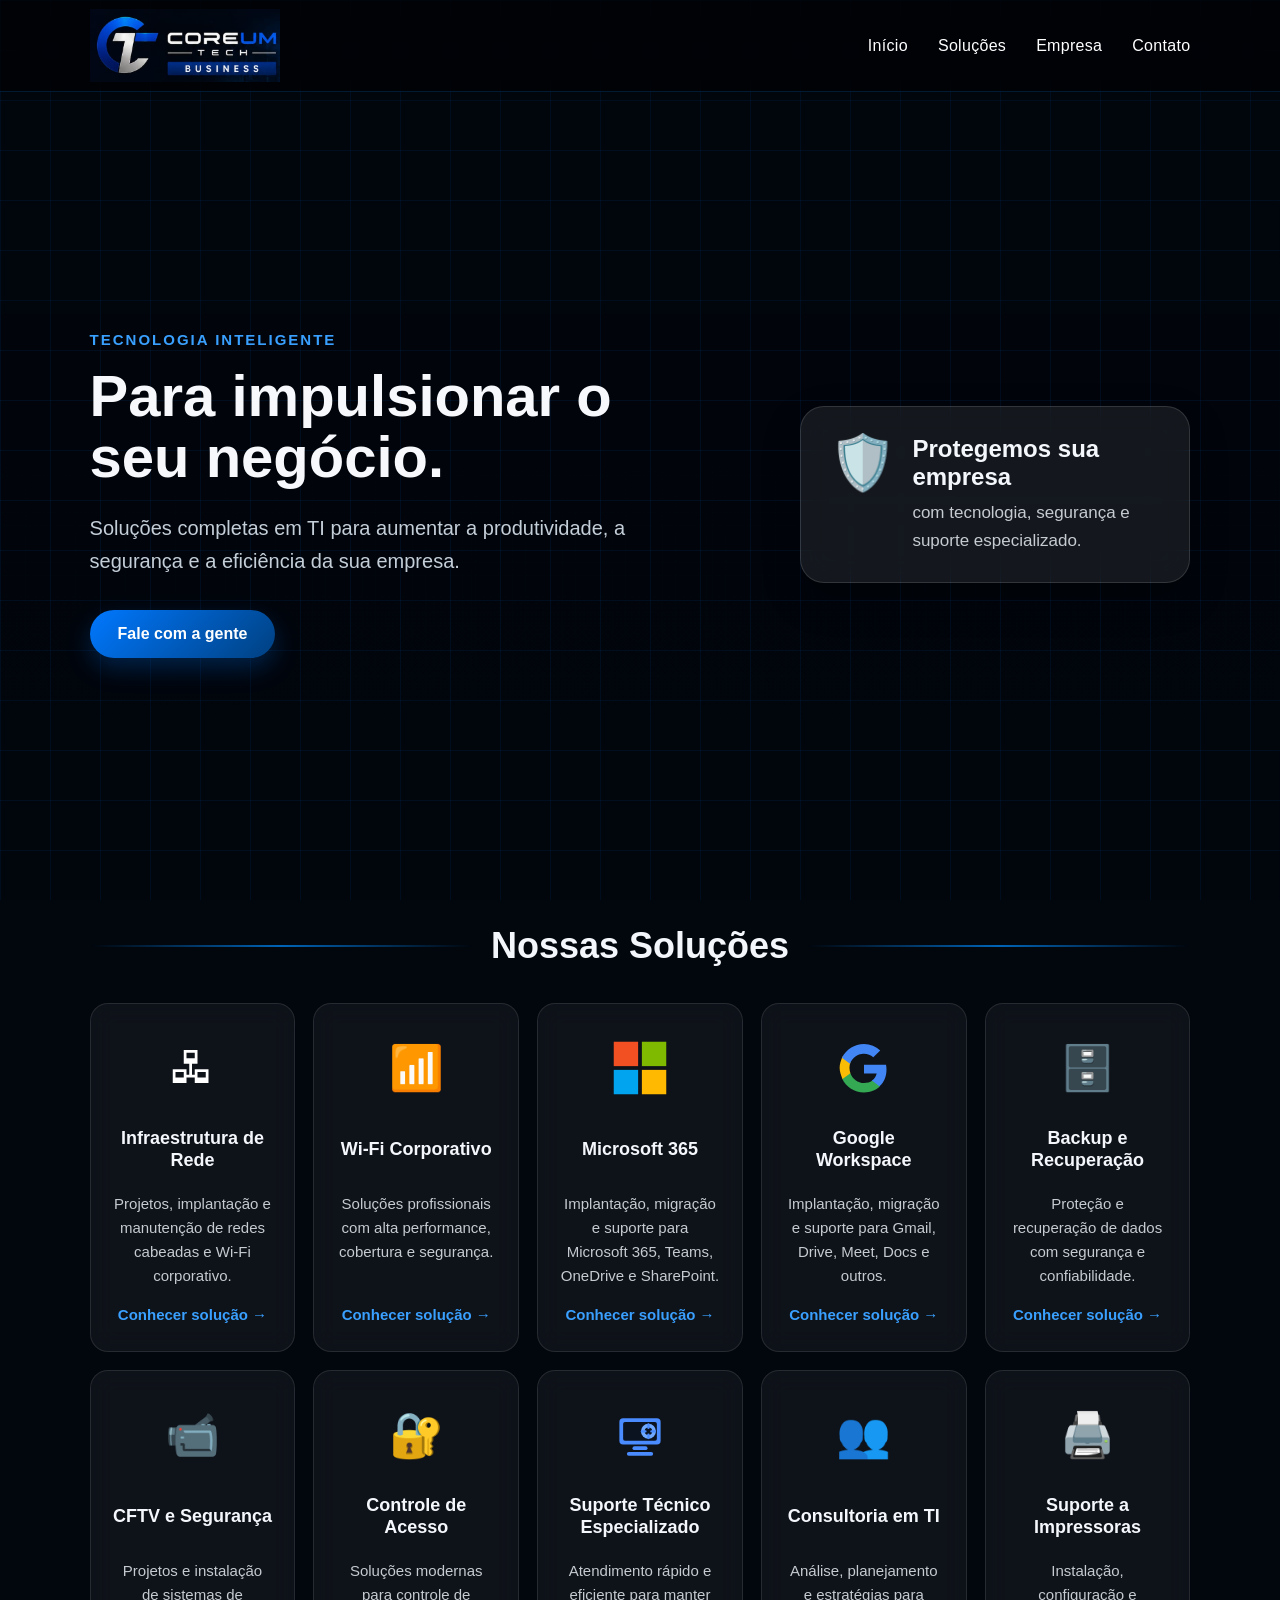
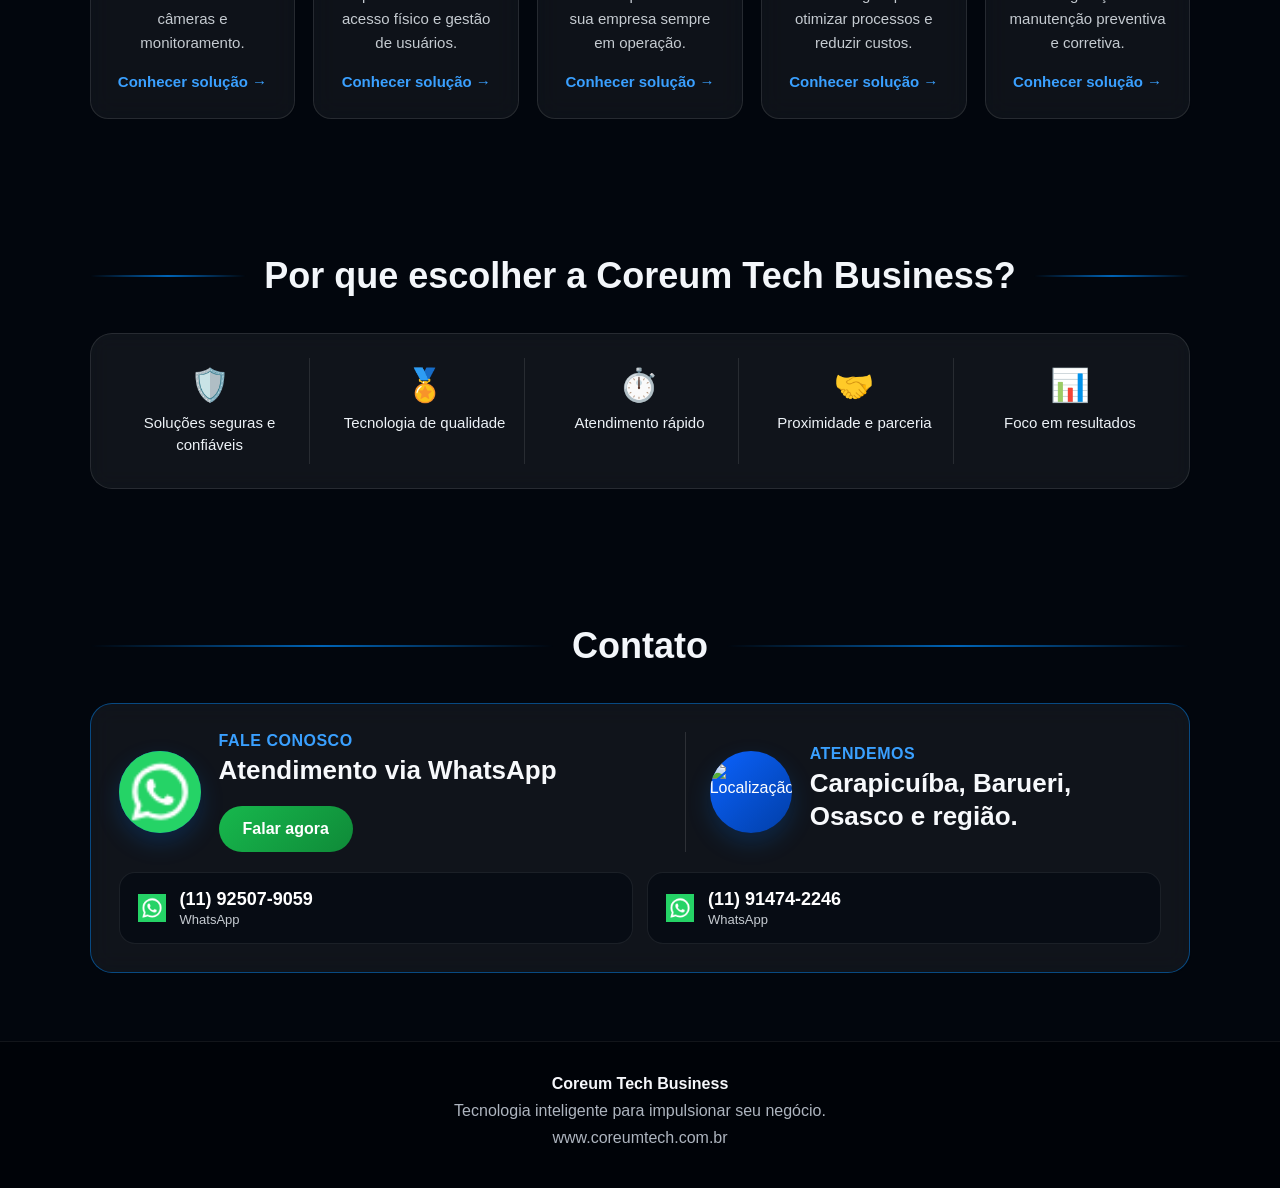
==== commit d7837ea6: "Update index.html" ====
--- a/index.html
+++ b/index.html
@@ -220,7 +220,7 @@
 
                     <div class="contact-location">
                         <div class="location-icon" aria-hidden="true">
-                            <svg class="location-pin-svg" viewBox="0 0 64 64" role="img" aria-label="Localização">
+                            <img class="location-pin-img" src="location-icon.png" alt="Localização">
                                 <path d="M32 3C20.4 3 11 12.4 11 24c0 15.8 21 37 21 37s21-21.2 21-37C53 12.4 43.6 3 32 3z" fill="#ff1717"/>
                                 <circle cx="32" cy="24" r="9" fill="#7a0000"/>
                             </svg>
--- a/style.css
+++ b/style.css
@@ -376,7 +376,6 @@
     display: grid;
     place-items: center;
     background: linear-gradient(135deg, #0b63ff, #013ea6);
-    font-size: 38px;
     box-shadow: 0 10px 25px rgba(0, 120, 255, 0.2);
     overflow: hidden;
 }
@@ -385,6 +384,12 @@
     width: 100%;
     height: 100%;
     object-fit: contain;
+    display: block;
+}
+
+.location-pin-svg {
+    width: 54px;
+    height: 54px;
     display: block;
 }
 
@@ -676,7 +681,6 @@
         width: 66px;
         height: 66px;
         min-width: 66px;
-        font-size: 30px;
     }
 
     .contact-main {
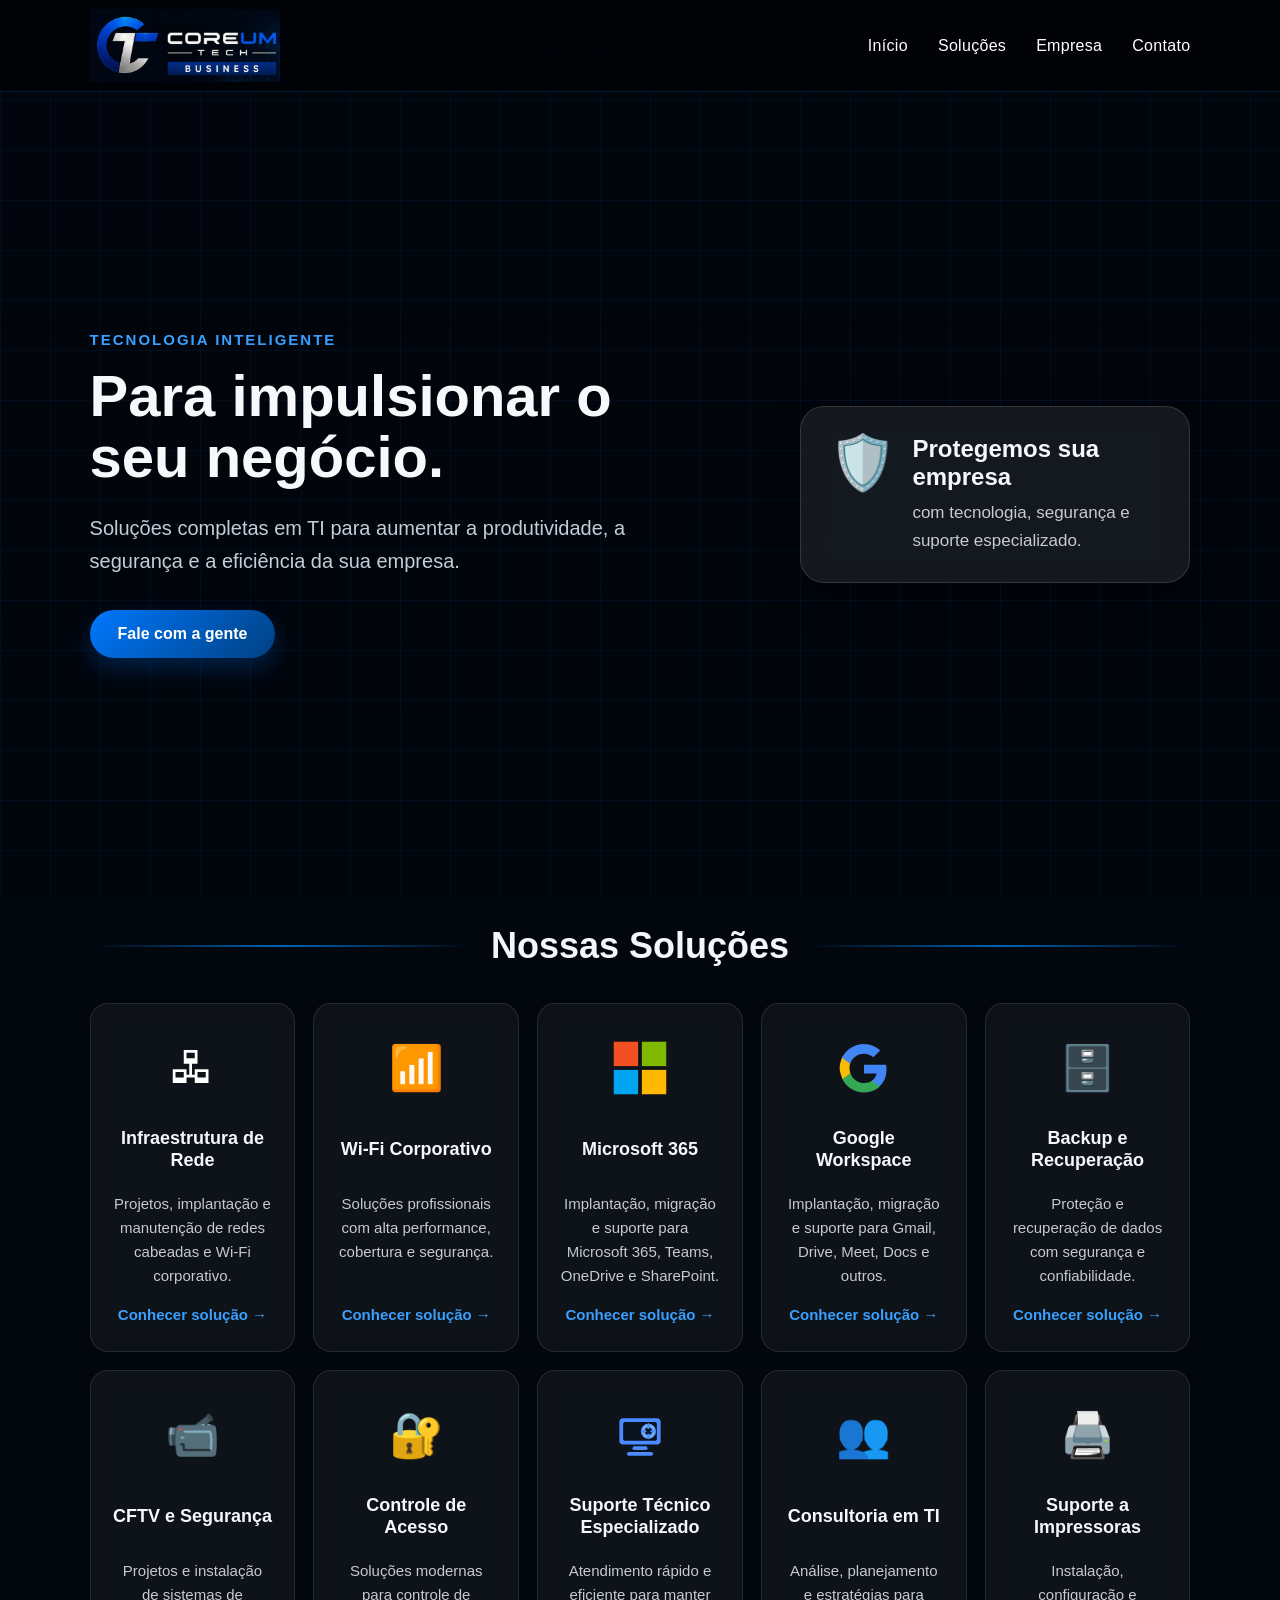
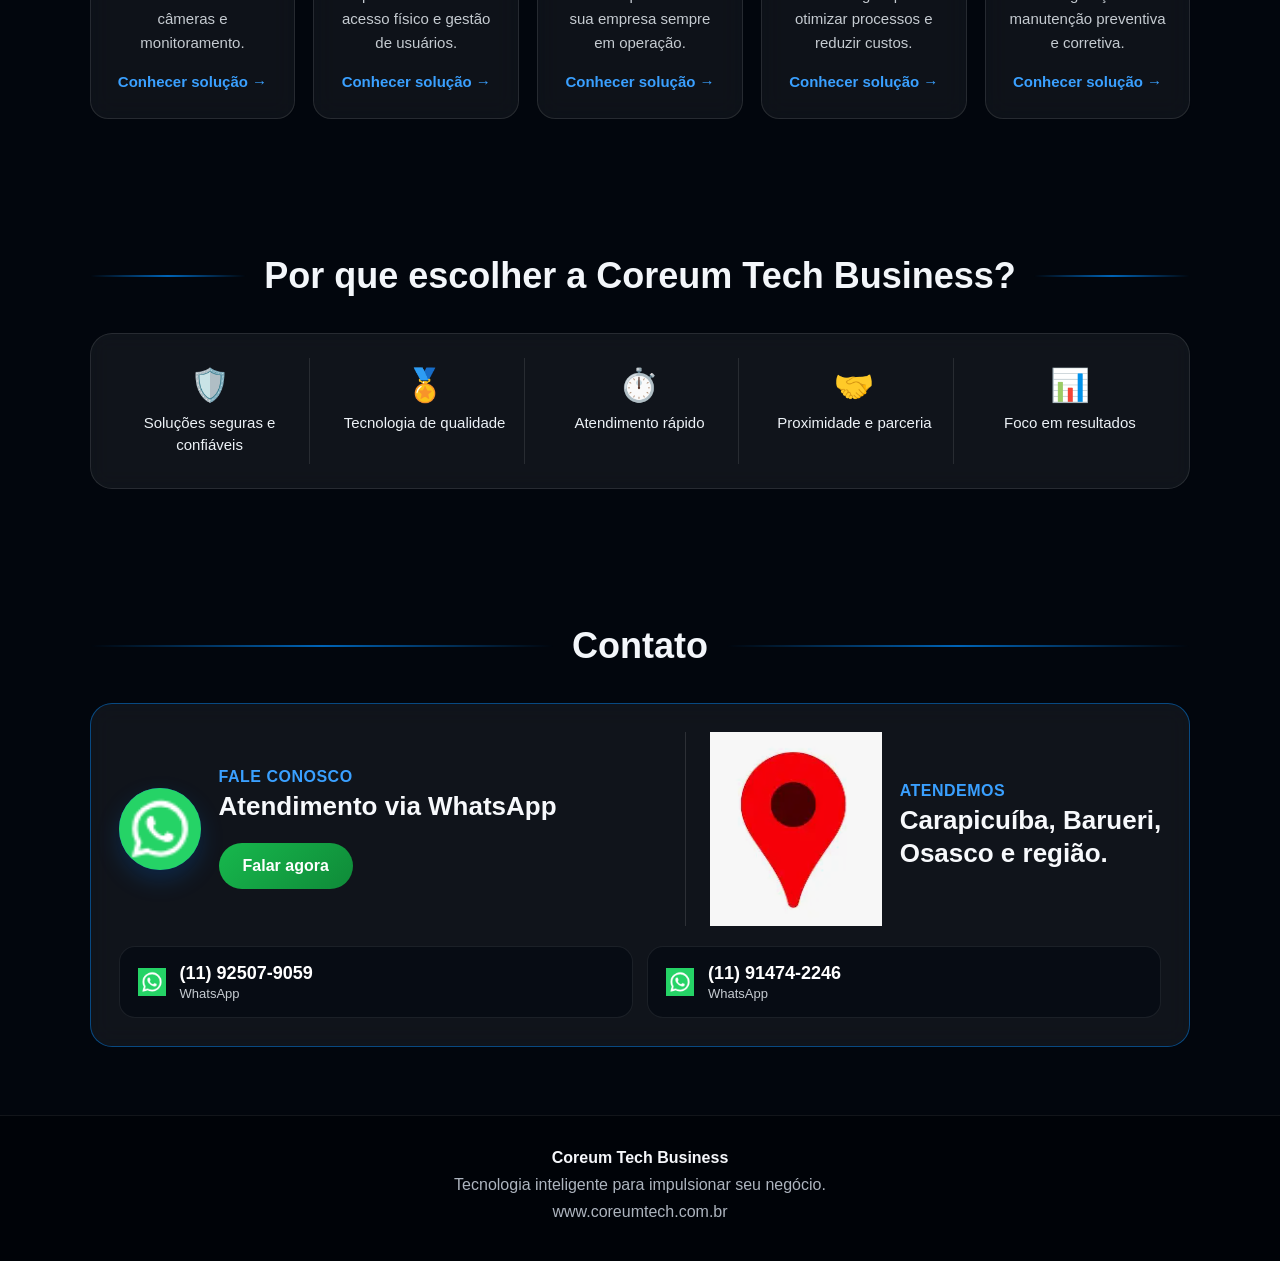
==== commit e45c44f1: "Update index.html" ====
--- a/index.html
+++ b/index.html
@@ -219,14 +219,8 @@
                     <div class="contact-separator"></div>
 
                     <div class="contact-location">
-                        <div class="location-icon" aria-hidden="true">
-                            <img class="location-pin-img" src="location-icon.png" alt="Localização">
-                                <path d="M32 3C20.4 3 11 12.4 11 24c0 15.8 21 37 21 37s21-21.2 21-37C53 12.4 43.6 3 32 3z" fill="#ff1717"/>
-                                <circle cx="32" cy="24" r="9" fill="#7a0000"/>
-                            </svg>
-                        </div>
-
-                        <div>
+                        <img class="location-icon-img" src="location-icon.png" alt="Localização">
+                        <div class="location-text">
                             <p class="contact-label">Atendemos</p>
                             <h3>Carapicuíba, Barueri, Osasco e região.</h3>
                         </div>
--- a/style.css
+++ b/style.css
@@ -677,11 +677,20 @@
     }
 
     .whatsapp-badge,
-    .location-icon {
-        width: 66px;
-        height: 66px;
-        min-width: 66px;
-    }
+.location-icon {
+    width: 82px;
+    height: 82px;
+    display: grid;
+    place-items: center;
+    overflow: hidden;
+}
+
+.location-pin-img {
+    width: 54px;
+    height: 54px;
+    object-fit: contain;
+    display: block;
+}
 
     .contact-main {
         padding: 22px 18px 16px;
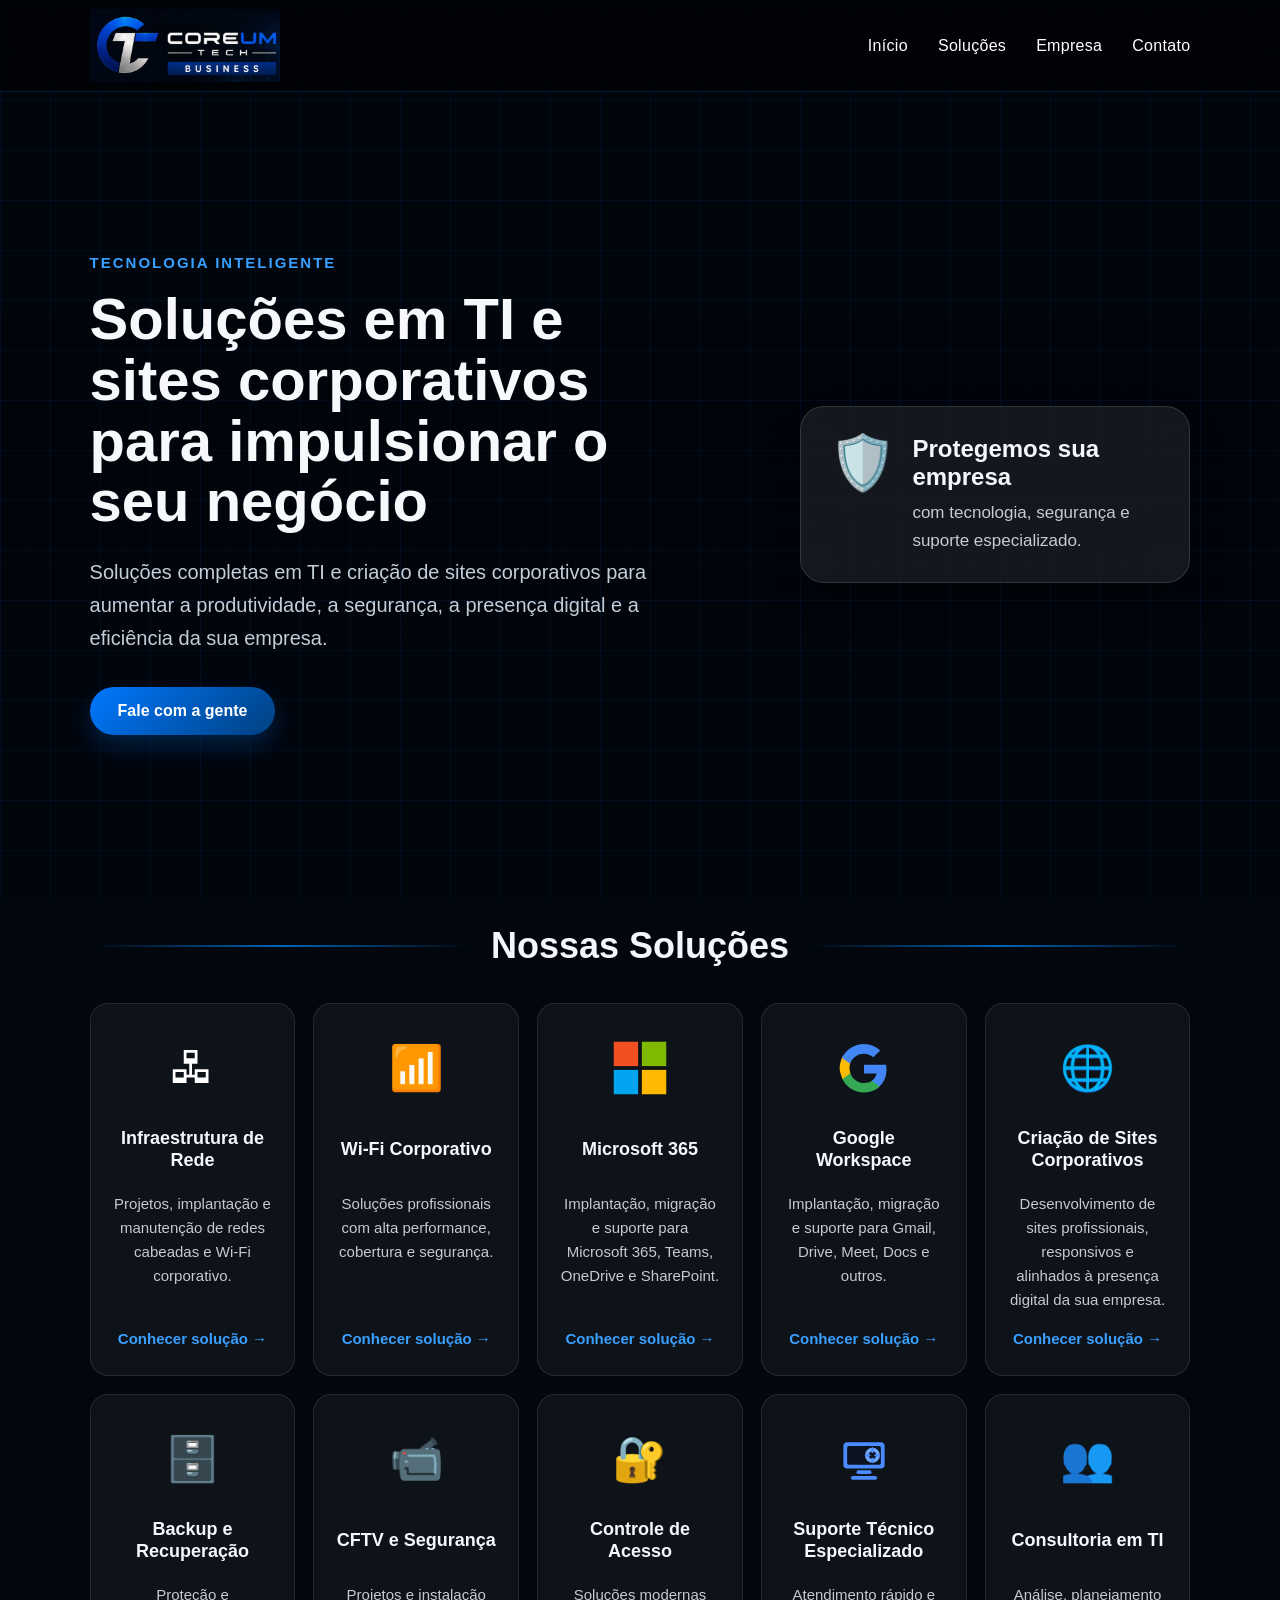
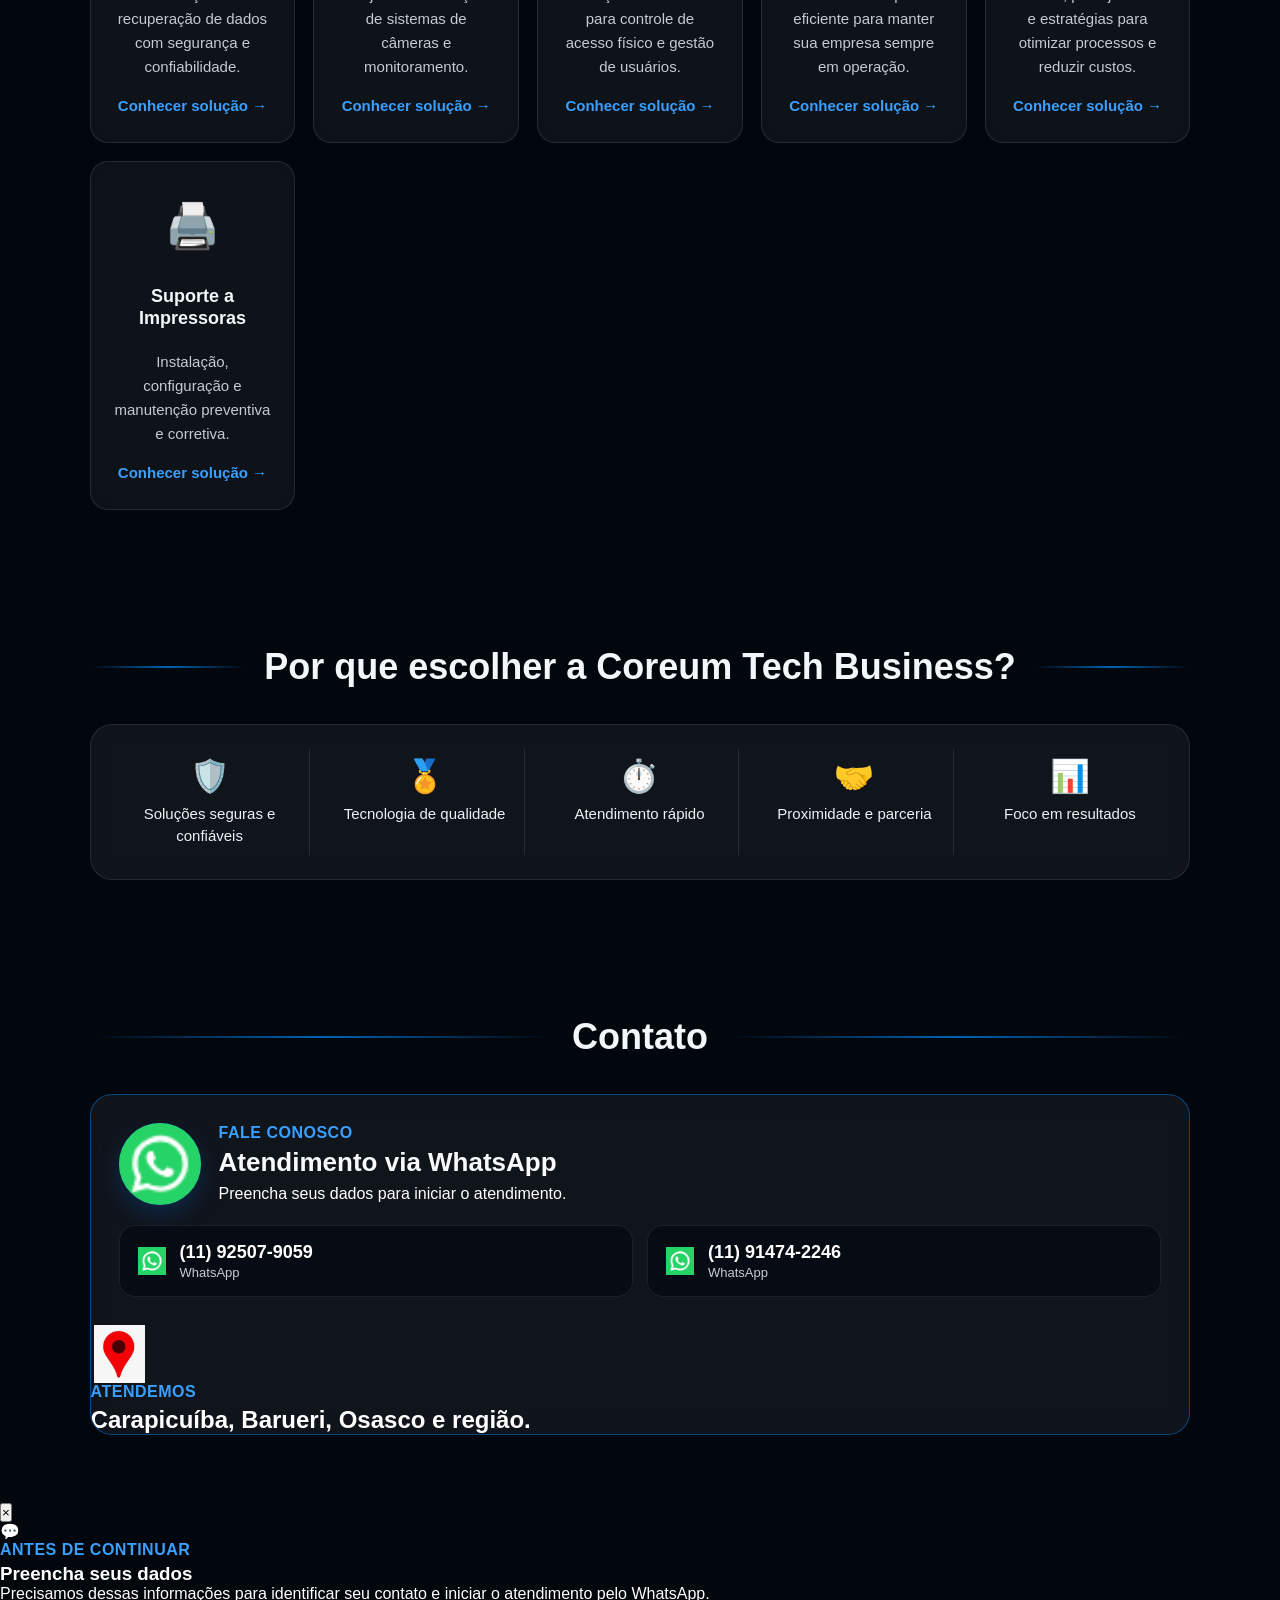
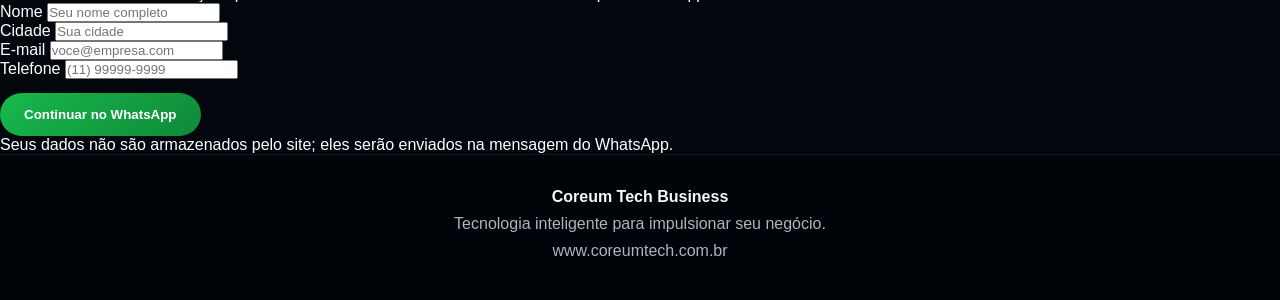
==== commit 1e45dc09: "Update index.html" ====
--- a/index.html
+++ b/index.html
@@ -4,7 +4,30 @@
     <meta charset="UTF-8" />
     <meta name="viewport" content="width=device-width, initial-scale=1.0" />
     <title>Coreum Tech Business | Soluções em TI</title>
+    <meta name="description" content="Soluções em TI para empresas: criação de sites corporativos, infraestrutura de redes, Wi-Fi corporativo, Microsoft 365, Google Workspace, backup, CFTV, controle de acesso e suporte técnico em Carapicuíba, Barueri, Osasco e região." />
+    <link rel="canonical" href="https://coreumtech.com.br/" />
     <link rel="stylesheet" href="style.css" />
+    <meta property="og:title" content="Coreum Tech Business | Soluções em TI" />
+    <meta property="og:description" content="Criação de sites corporativos e soluções em TI para empresas em Carapicuíba, Barueri, Osasco e região." />
+    <meta property="og:url" content="https://coreumtech.com.br/" />
+    <meta property="og:type" content="website" />
+    <meta property="og:image" content="https://coreumtech.com.br/logo-full.png" />
+    <script type="application/ld+json">
+    {
+        "@context": "https://schema.org",
+        "@type": "ProfessionalService",
+        "name": "Coreum Tech Business",
+        "url": "https://coreumtech.com.br/",
+        "image": "https://coreumtech.com.br/logo-full.png",
+        "description": "Soluções em TI e criação de sites corporativos para empresas em Carapicuíba, Barueri, Osasco e região.",
+        "areaServed": [
+            "Carapicuíba",
+            "Barueri",
+            "Osasco"
+        ],
+        "sameAs": []
+    }
+    </script>
 </head>
 <body>
 
@@ -28,10 +51,10 @@
         <section class="hero" id="inicio">
             <div class="hero-text">
                 <span class="hero-badge">TECNOLOGIA INTELIGENTE</span>
-                <h1>Para impulsionar o seu negócio.</h1>
+                <h1>Soluções em TI e sites corporativos para impulsionar o seu negócio</h1>
                 <p>
-                    Soluções completas em TI para aumentar a produtividade,
-                    a segurança e a eficiência da sua empresa.
+                    Soluções completas em TI e criação de sites corporativos para aumentar a produtividade,
+                    a segurança, a presença digital e a eficiência da sua empresa.
                 </p>
 
                 <a href="#contato" class="btn btn-primary">Fale com a gente</a>
@@ -96,6 +119,13 @@
                     <h3>Google Workspace</h3>
                     <p>Implantação, migração e suporte para Gmail, Drive, Meet, Docs e outros.</p>
                     <button class="card-link" data-service="workspace">Conhecer solução →</button>
+                </article>
+
+                <article class="card">
+                    <div class="card-icon icon-emoji">🌐</div>
+                    <h3>Criação de Sites Corporativos</h3>
+                    <p>Desenvolvimento de sites profissionais, responsivos e alinhados à presença digital da sua empresa.</p>
+                    <button class="card-link" data-service="sites">Conhecer solução →</button>
                 </article>
 
                 <article class="card">
@@ -205,24 +235,7 @@
                         <div>
                             <p class="contact-label">Fale conosco</p>
                             <h3>Atendimento via WhatsApp</h3>
-                            <a
-                                class="btn btn-whatsapp"
-                                href="https://wa.me/5511914742246?text=Ol%C3%A1!%20Vim%20pelo%20site%20da%20Coreum%20Tech%20Business%20e%20gostaria%20de%20mais%20informa%C3%A7%C3%B5es."
-                                target="_blank"
-                                rel="noopener noreferrer"
-                            >
-                                Falar agora
-                            </a>
-                        </div>
-                    </div>
-
-                    <div class="contact-separator"></div>
-
-                    <div class="contact-location">
-                        <img class="location-icon-img" src="location-icon.png" alt="Localização">
-                        <div class="location-text">
-                            <p class="contact-label">Atendemos</p>
-                            <h3>Carapicuíba, Barueri, Osasco e região.</h3>
+                            <p class="contact-note">Preencha seus dados para iniciar o atendimento.</p>
                         </div>
                     </div>
                 </div>
@@ -230,9 +243,10 @@
                 <div class="contact-secondary">
                     <a
                         class="contact-link whatsapp-link"
-                        href="https://wa.me/5511925079059?text=Ol%C3%A1!%20Vim%20pelo%20site%20da%20Coreum%20Tech%20Business%20e%20gostaria%20de%20mais%20informa%C3%A7%C3%B5es."
+                        href="https://wa.me/5511925079059"
                         target="_blank"
                         rel="noopener noreferrer"
+                        data-lead-whatsapp="5511925079059"
                     >
                         <img class="contact-whatsapp-icon" src="whatsapp-icon.png" alt="WhatsApp">
                         <span>
@@ -243,9 +257,10 @@
 
                     <a
                         class="contact-link whatsapp-link"
-                        href="https://wa.me/5511914742246?text=Ol%C3%A1!%20Vim%20pelo%20site%20da%20Coreum%20Tech%20Business%20e%20gostaria%20de%20mais%20informa%C3%A7%C3%B5es."
+                        href="https://wa.me/5511914742246"
                         target="_blank"
                         rel="noopener noreferrer"
+                        data-lead-whatsapp="5511914742246"
                     >
                         <img class="contact-whatsapp-icon" src="whatsapp-icon.png" alt="WhatsApp">
                         <span>
@@ -254,8 +269,61 @@
                         </span>
                     </a>
                 </div>
+
+                <div class="contact-location-bottom">
+                    <img class="location-icon-img" src="location-icon.png" alt="Localização">
+                    <div class="location-text">
+                        <p class="contact-label">Atendemos</p>
+                        <h3>Carapicuíba, Barueri, Osasco e região.</h3>
+                    </div>
+                </div>
             </div>
         </section>
+
+        <!-- Modal de cadastro antes do WhatsApp -->
+        <div class="lead-modal-overlay" id="leadModalOverlay" aria-hidden="true">
+            <div class="lead-modal-box" role="dialog" aria-modal="true" aria-labelledby="leadModalTitle">
+                <button class="lead-modal-close" id="leadModalClose" type="button" aria-label="Fechar">×</button>
+                <div class="lead-modal-header">
+                    <div class="lead-modal-icon">💬</div>
+                    <div>
+                        <p class="contact-label">Antes de continuar</p>
+                        <h3 id="leadModalTitle">Preencha seus dados</h3>
+                    </div>
+                </div>
+
+                <p class="lead-modal-description">
+                    Precisamos dessas informações para identificar seu contato e iniciar o atendimento pelo WhatsApp.
+                </p>
+
+                <form id="leadForm" class="lead-form">
+                    <div class="lead-form-grid">
+                        <div class="lead-field">
+                            <label for="leadName">Nome</label>
+                            <input id="leadName" name="name" type="text" autocomplete="name" required placeholder="Seu nome completo">
+                        </div>
+
+                        <div class="lead-field">
+                            <label for="leadCity">Cidade</label>
+                            <input id="leadCity" name="city" type="text" autocomplete="address-level2" required placeholder="Sua cidade">
+                        </div>
+
+                        <div class="lead-field">
+                            <label for="leadEmail">E-mail</label>
+                            <input id="leadEmail" name="email" type="email" autocomplete="email" required placeholder="voce@empresa.com">
+                        </div>
+
+                        <div class="lead-field">
+                            <label for="leadPhone">Telefone</label>
+                            <input id="leadPhone" name="phone" type="tel" inputmode="tel" autocomplete="tel" required placeholder="(11) 99999-9999">
+                        </div>
+                    </div>
+
+                    <button class="btn btn-whatsapp lead-submit" type="submit">Continuar no WhatsApp</button>
+                    <p class="lead-form-note">Seus dados não são armazenados pelo site; eles serão enviados na mensagem do WhatsApp.</p>
+                </form>
+            </div>
+        </div>
     </main>
 
     <footer class="site-footer">
--- a/style.css
+++ b/style.css
@@ -33,8 +33,12 @@
 }
 
 @keyframes motherboardMove {
-    from { transform: scale(1); }
-    to { transform: scale(1.08); }
+    from {
+        transform: scale(1);
+    }
+    to {
+        transform: scale(1.08);
+    }
 }
 
 .grid-tech {
@@ -378,6 +382,7 @@
     background: linear-gradient(135deg, #0b63ff, #013ea6);
     box-shadow: 0 10px 25px rgba(0, 120, 255, 0.2);
     overflow: hidden;
+    flex-shrink: 0;
 }
 
 .whatsapp-badge-img {
@@ -387,10 +392,18 @@
     display: block;
 }
 
-.location-pin-svg {
-    width: 54px;
-    height: 54px;
+.location-icon-img {
+    width: 58px;
+    height: 58px;
+    object-fit: contain;
+    object-position: center;
     display: block;
+}
+
+.location-text {
+    display: flex;
+    flex-direction: column;
+    justify-content: center;
 }
 
 .contact-label {
@@ -402,11 +415,20 @@
     margin-bottom: 4px;
 }
 
+.location-text .contact-label {
+    margin: 0 0 5px 0;
+}
+
 .contact-main h3 {
     font-size: 26px;
     color: #f7f9fc;
     line-height: 1.25;
     margin-bottom: 6px;
+}
+
+.location-text h3 {
+    margin: 0;
+    font-size: 24px;
 }
 
 .contact-separator {
@@ -536,6 +558,12 @@
     font-size: 48px;
 }
 
+.modal-icon svg {
+    width: 100%;
+    height: 100%;
+    display: block;
+}
+
 .modal-box h3 {
     font-size: 26px;
     margin-bottom: 18px;
@@ -653,6 +681,10 @@
     .contact-main h3 {
         font-size: 22px;
     }
+
+    .location-text h3 {
+        font-size: 20px;
+    }
 }
 
 @media (max-width: 560px) {
@@ -677,20 +709,16 @@
     }
 
     .whatsapp-badge,
-.location-icon {
-    width: 82px;
-    height: 82px;
-    display: grid;
-    place-items: center;
-    overflow: hidden;
-}
-
-.location-pin-img {
-    width: 54px;
-    height: 54px;
-    object-fit: contain;
-    display: block;
-}
+    .location-icon {
+        width: 66px;
+        height: 66px;
+        min-width: 66px;
+    }
+
+    .location-icon-img {
+        width: 46px;
+        height: 46px;
+    }
 
     .contact-main {
         padding: 22px 18px 16px;
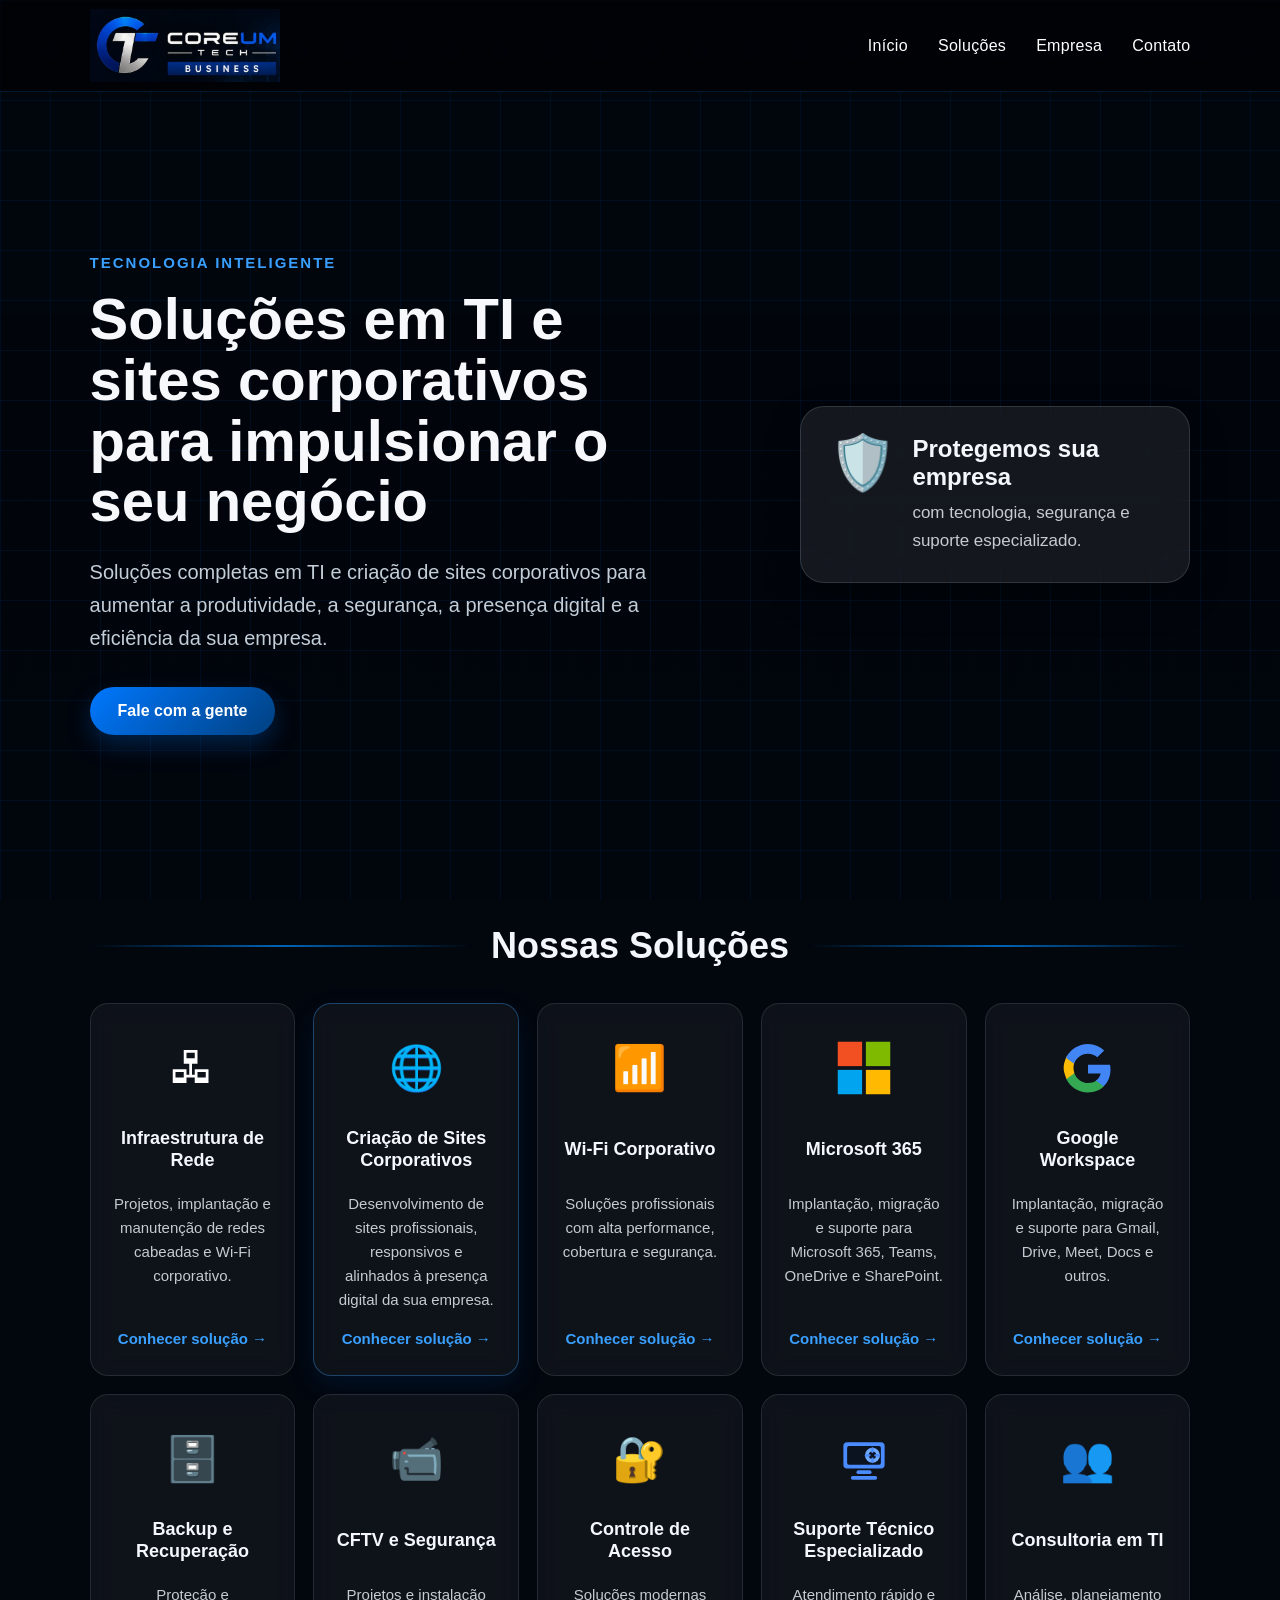
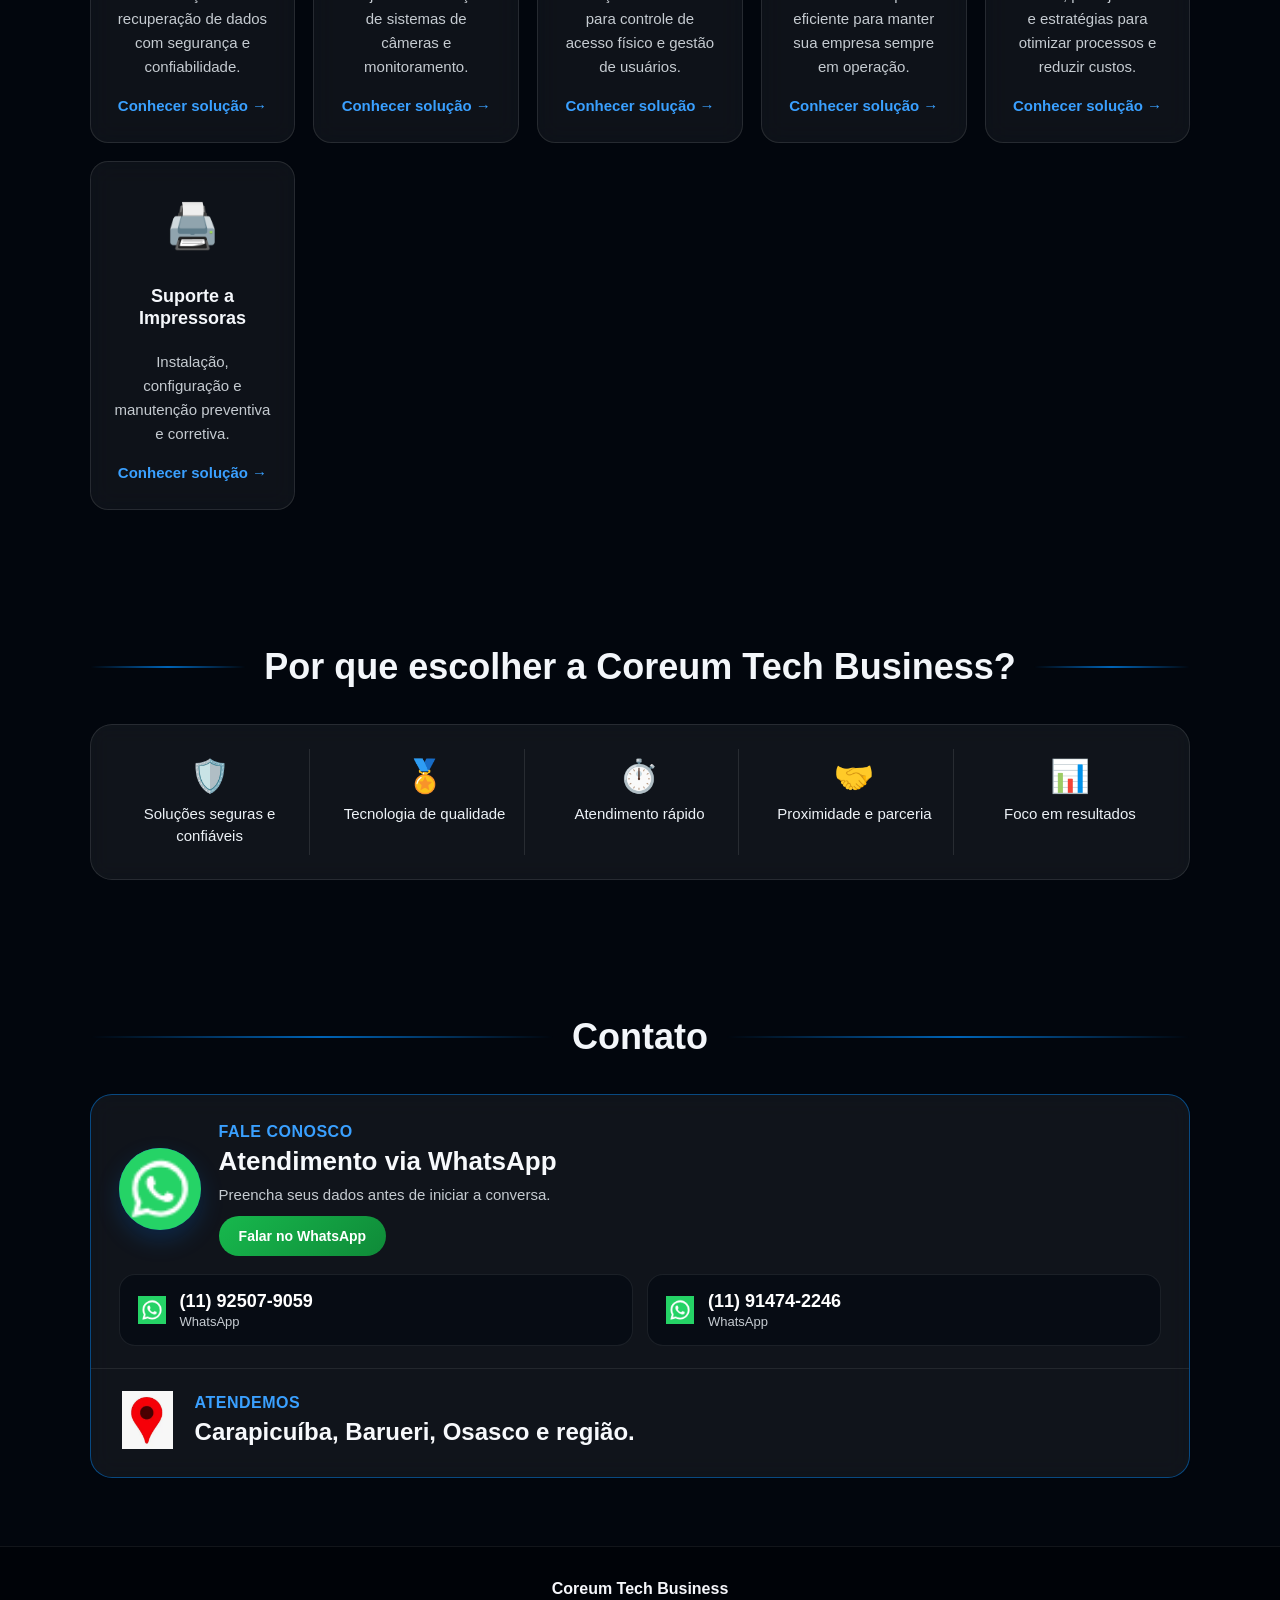
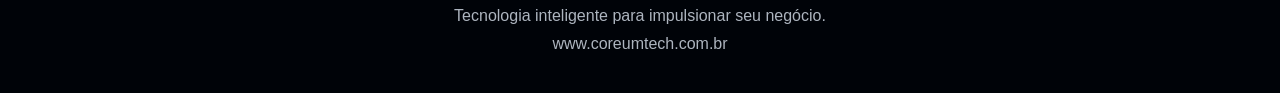
==== commit d788c6fa: "Update index.html" ====
--- a/index.html
+++ b/index.html
@@ -86,6 +86,13 @@
                     <button class="card-link" data-service="rede">Conhecer solução →</button>
                 </article>
 
+                <article class="card featured-site-card">
+                    <div class="card-icon icon-emoji">🌐</div>
+                    <h3>Criação de Sites Corporativos</h3>
+                    <p>Desenvolvimento de sites profissionais, responsivos e alinhados à presença digital da sua empresa.</p>
+                    <button class="card-link" data-service="sites">Conhecer solução →</button>
+                </article>
+
                 <article class="card">
                     <div class="card-icon icon-emoji">📶</div>
                     <h3>Wi-Fi Corporativo</h3>
@@ -119,13 +126,6 @@
                     <h3>Google Workspace</h3>
                     <p>Implantação, migração e suporte para Gmail, Drive, Meet, Docs e outros.</p>
                     <button class="card-link" data-service="workspace">Conhecer solução →</button>
-                </article>
-
-                <article class="card">
-                    <div class="card-icon icon-emoji">🌐</div>
-                    <h3>Criação de Sites Corporativos</h3>
-                    <p>Desenvolvimento de sites profissionais, responsivos e alinhados à presença digital da sua empresa.</p>
-                    <button class="card-link" data-service="sites">Conhecer solução →</button>
                 </article>
 
                 <article class="card">
@@ -235,7 +235,8 @@
                         <div>
                             <p class="contact-label">Fale conosco</p>
                             <h3>Atendimento via WhatsApp</h3>
-                            <p class="contact-note">Preencha seus dados para iniciar o atendimento.</p>
+                            <p class="contact-note">Preencha seus dados antes de iniciar a conversa.</p>
+                            <button class="btn btn-whatsapp contact-lead-button" id="contactLeadButton" type="button">Falar no WhatsApp</button>
                         </div>
                     </div>
                 </div>
@@ -293,7 +294,7 @@
                 </div>
 
                 <p class="lead-modal-description">
-                    Precisamos dessas informações para identificar seu contato e iniciar o atendimento pelo WhatsApp.
+                    Antes de abrir o WhatsApp, preencha seus dados. Assim nossa equipe recebe as informações básicas para iniciar o atendimento.
                 </p>
 
                 <form id="leadForm" class="lead-form">
--- a/style.css
+++ b/style.css
@@ -357,22 +357,19 @@
 }
 
 .contact-main {
-    display: grid;
-    grid-template-columns: 1.2fr 1px 1fr;
-    gap: 24px;
-    align-items: center;
-    padding: 28px 28px 20px;
-}
-
-.contact-whatsapp,
-.contact-location {
+    display: flex;
+    align-items: center;
+    padding: 28px 28px 18px;
+}
+
+.contact-whatsapp {
     display: flex;
     align-items: center;
     gap: 18px;
-}
-
-.whatsapp-badge,
-.location-icon {
+    width: 100%;
+}
+
+.whatsapp-badge {
     width: 82px;
     height: 82px;
     min-width: 82px;
@@ -392,18 +389,11 @@
     display: block;
 }
 
-.location-icon-img {
-    width: 58px;
-    height: 58px;
-    object-fit: contain;
-    object-position: center;
-    display: block;
-}
-
-.location-text {
-    display: flex;
-    flex-direction: column;
-    justify-content: center;
+.contact-note {
+    color: #c5cbd1;
+    line-height: 1.55;
+    font-size: 15px;
+    margin-top: 4px;
 }
 
 .contact-label {
@@ -415,10 +405,6 @@
     margin-bottom: 4px;
 }
 
-.location-text .contact-label {
-    margin: 0 0 5px 0;
-}
-
 .contact-main h3 {
     font-size: 26px;
     color: #f7f9fc;
@@ -426,23 +412,11 @@
     margin-bottom: 6px;
 }
 
-.location-text h3 {
-    margin: 0;
-    font-size: 24px;
-}
-
-.contact-separator {
-    width: 1px;
-    height: 100%;
-    background: rgba(255, 255, 255, 0.12);
-    justify-self: center;
-}
-
 .contact-secondary {
     display: grid;
     grid-template-columns: repeat(2, minmax(0, 1fr));
     gap: 14px;
-    padding: 0 28px 28px;
+    padding: 0 28px 22px;
 }
 
 .contact-link {
@@ -480,6 +454,180 @@
     display: block;
     color: #c5cbd1;
     font-size: 13px;
+}
+
+.contact-location-bottom {
+    display: flex;
+    align-items: center;
+    gap: 18px;
+    padding: 22px 28px 28px;
+    border-top: 1px solid rgba(255, 255, 255, 0.08);
+}
+
+.location-icon-img {
+    width: 58px;
+    height: 58px;
+    object-fit: contain;
+    object-position: center;
+    display: block;
+    flex-shrink: 0;
+}
+
+.location-text {
+    display: flex;
+    flex-direction: column;
+    justify-content: center;
+}
+
+.location-text .contact-label {
+    margin: 0 0 5px 0;
+}
+
+.location-text h3 {
+    margin: 0;
+    font-size: 24px;
+    color: #f7f9fc;
+    line-height: 1.25;
+}
+
+/* Modal do formulário antes do WhatsApp */
+.lead-modal-overlay {
+    position: fixed;
+    inset: 0;
+    background: rgba(2, 6, 13, 0.88);
+    backdrop-filter: blur(7px);
+    display: flex;
+    align-items: center;
+    justify-content: center;
+    opacity: 0;
+    visibility: hidden;
+    transition: 0.3s;
+    z-index: 120;
+    padding: 20px;
+}
+
+.lead-modal-overlay.ativo {
+    opacity: 1;
+    visibility: visible;
+}
+
+.lead-modal-box {
+    position: relative;
+    width: 560px;
+    max-width: 100%;
+    max-height: 90vh;
+    overflow-y: auto;
+    padding: 32px 30px 28px;
+    border-radius: 22px;
+    background: linear-gradient(160deg, rgba(10, 18, 30, 0.99), rgba(2, 6, 13, 0.99));
+    border: 1px solid rgba(0, 140, 255, 0.3);
+    box-shadow: 0 0 40px rgba(0, 120, 255, 0.25);
+    transform: translateY(18px);
+    transition: 0.3s;
+}
+
+.lead-modal-overlay.ativo .lead-modal-box {
+    transform: translateY(0);
+}
+
+.lead-modal-close {
+    position: absolute;
+    top: 12px;
+    right: 16px;
+    border: none;
+    background: none;
+    color: #c5cbd1;
+    font-size: 30px;
+    cursor: pointer;
+}
+
+.lead-modal-header {
+    display: flex;
+    align-items: center;
+    gap: 16px;
+    padding-right: 32px;
+}
+
+.lead-modal-icon {
+    width: 58px;
+    height: 58px;
+    border-radius: 16px;
+    display: grid;
+    place-items: center;
+    font-size: 32px;
+    background: rgba(0, 120, 255, 0.12);
+    border: 1px solid rgba(0, 140, 255, 0.2);
+    flex-shrink: 0;
+}
+
+.lead-modal-header h3 {
+    font-size: 26px;
+    color: #f5f7fb;
+    line-height: 1.2;
+}
+
+.lead-modal-description {
+    margin: 20px 0 22px;
+    color: #c5cbd1;
+    line-height: 1.6;
+    font-size: 15px;
+}
+
+.lead-form-grid {
+    display: grid;
+    grid-template-columns: repeat(2, minmax(0, 1fr));
+    gap: 16px;
+}
+
+.lead-field {
+    display: flex;
+    flex-direction: column;
+    gap: 7px;
+}
+
+.lead-field label {
+    color: #edf2f7;
+    font-size: 14px;
+    font-weight: 700;
+}
+
+.lead-field input {
+    width: 100%;
+    padding: 14px 15px;
+    border-radius: 12px;
+    border: 1px solid rgba(255, 255, 255, 0.12);
+    background: rgba(2, 8, 18, 0.72);
+    color: #ffffff;
+    outline: none;
+    font: inherit;
+    transition: 0.2s;
+}
+
+.lead-field input::placeholder {
+    color: #7f8b98;
+}
+
+.lead-field input:focus {
+    border-color: rgba(58, 160, 255, 0.75);
+    box-shadow: 0 0 0 3px rgba(58, 160, 255, 0.1);
+}
+
+.lead-field input:invalid:not(:placeholder-shown) {
+    border-color: rgba(255, 95, 95, 0.7);
+}
+
+.lead-submit {
+    width: 100%;
+    margin-top: 22px;
+    cursor: pointer;
+}
+
+.lead-form-note {
+    margin-top: 12px;
+    color: #8793a0;
+    text-align: center;
+    font-size: 12px;
+    line-height: 1.5;
 }
 
 .site-footer {
@@ -667,15 +815,16 @@
     }
 
     .contact-main {
-        grid-template-columns: 1fr;
-    }
-
-    .contact-separator {
-        display: none;
+        padding: 24px 22px 16px;
     }
 
     .contact-secondary {
         grid-template-columns: 1fr;
+        padding: 0 22px 20px;
+    }
+
+    .contact-location-bottom {
+        padding: 20px 22px 24px;
     }
 
     .contact-main h3 {
@@ -684,6 +833,10 @@
 
     .location-text h3 {
         font-size: 20px;
+    }
+
+    .lead-form-grid {
+        grid-template-columns: 1fr;
     }
 }
 
@@ -721,14 +874,62 @@
     }
 
     .contact-main {
-        padding: 22px 18px 16px;
+        padding: 22px 18px 14px;
     }
 
     .contact-secondary {
         padding: 0 18px 18px;
     }
 
+    .contact-location-bottom {
+        padding: 18px 18px 22px;
+        align-items: flex-start;
+    }
+
+    .whatsapp-badge {
+        width: 66px;
+        height: 66px;
+        min-width: 66px;
+    }
+
+    .location-text h3 {
+        font-size: 18px;
+    }
+
+    .lead-modal-box {
+        padding: 30px 20px 22px;
+    }
+
+    .lead-modal-header h3 {
+        font-size: 22px;
+    }
+
+    .lead-modal-description {
+        font-size: 14px;
+    }
+
+    .lead-field input {
+        padding: 13px 14px;
+    }
+
     .modal-box {
         padding: 34px 22px 24px;
     }
 }
+
+
+/* Destaque visual para criacao de sites corporativos */
+.featured-site-card {
+    border-color: rgba(58, 160, 255, 0.35);
+    box-shadow: 0 10px 28px rgba(0, 120, 255, 0.10);
+}
+
+.featured-site-card:hover {
+    border-color: rgba(0, 140, 255, 0.65);
+}
+
+.contact-lead-button {
+    margin-top: 10px;
+    padding: 12px 20px;
+    font-size: 14px;
+}
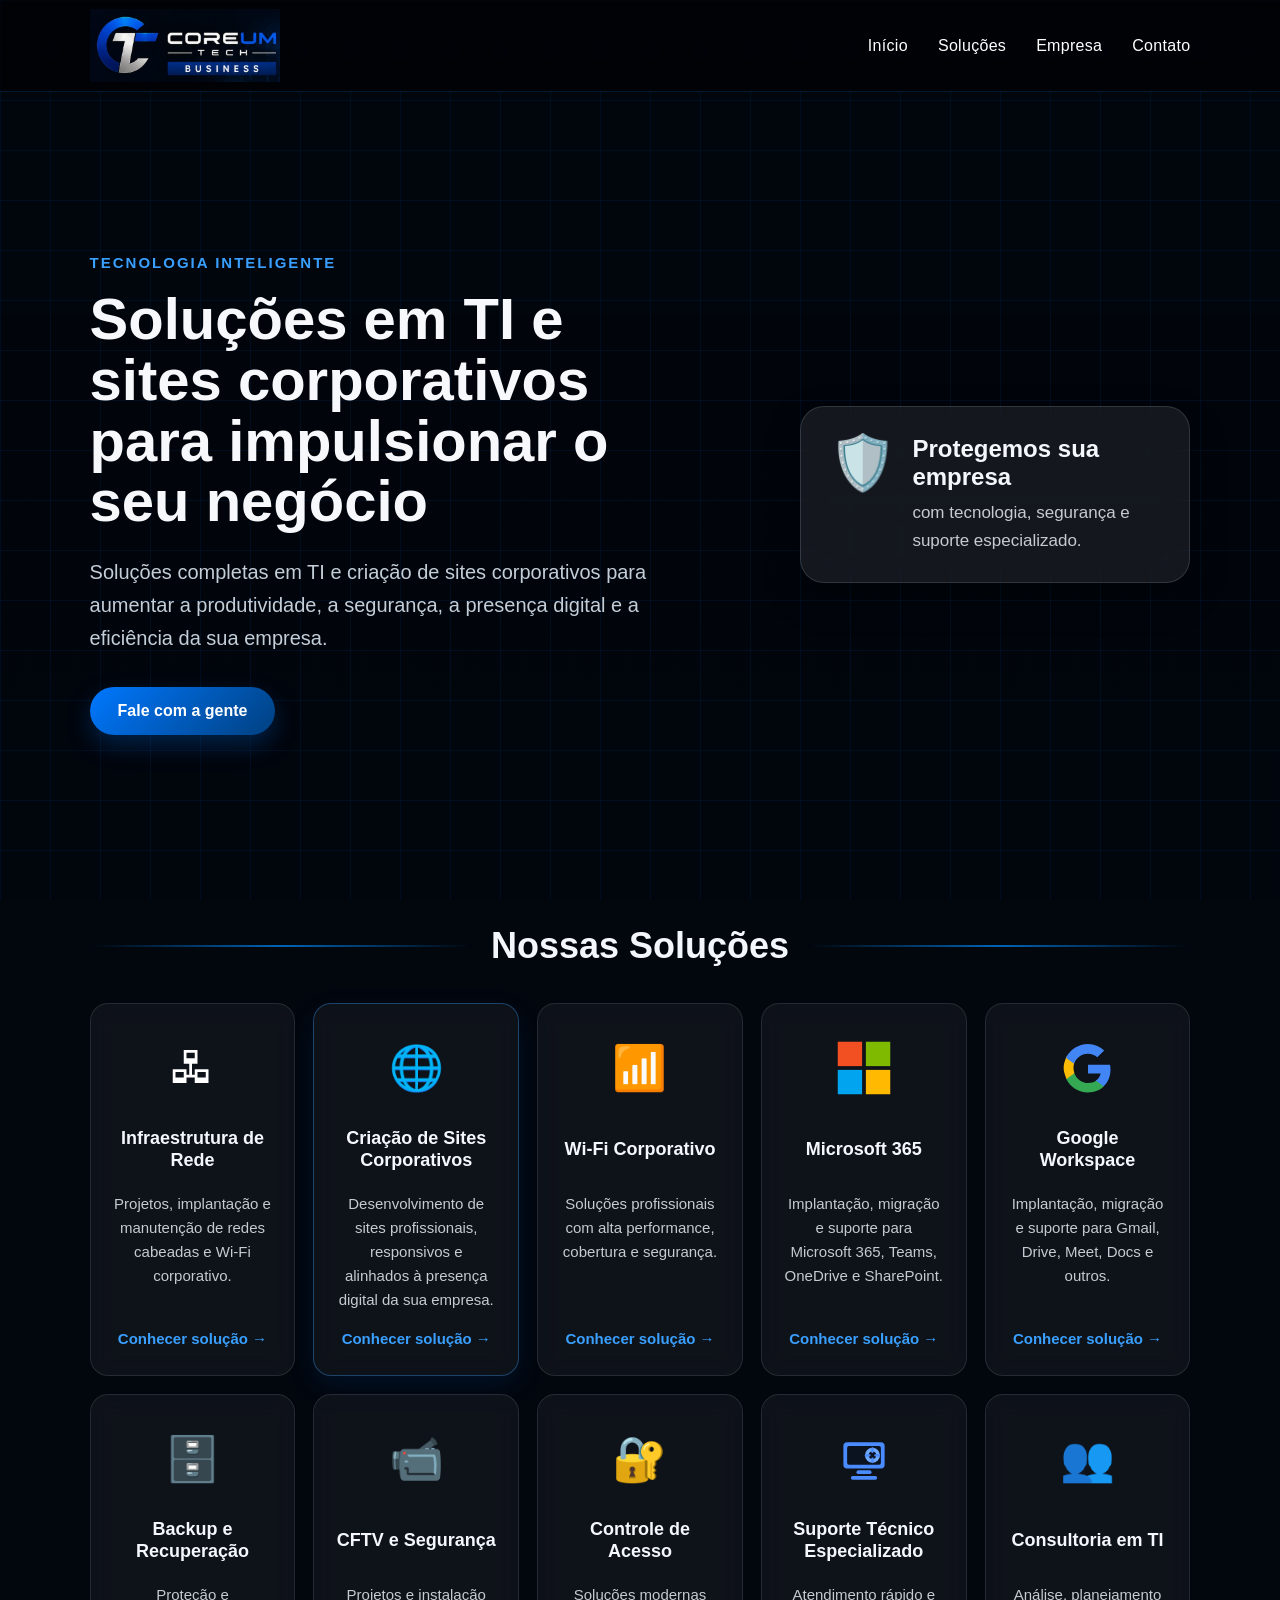
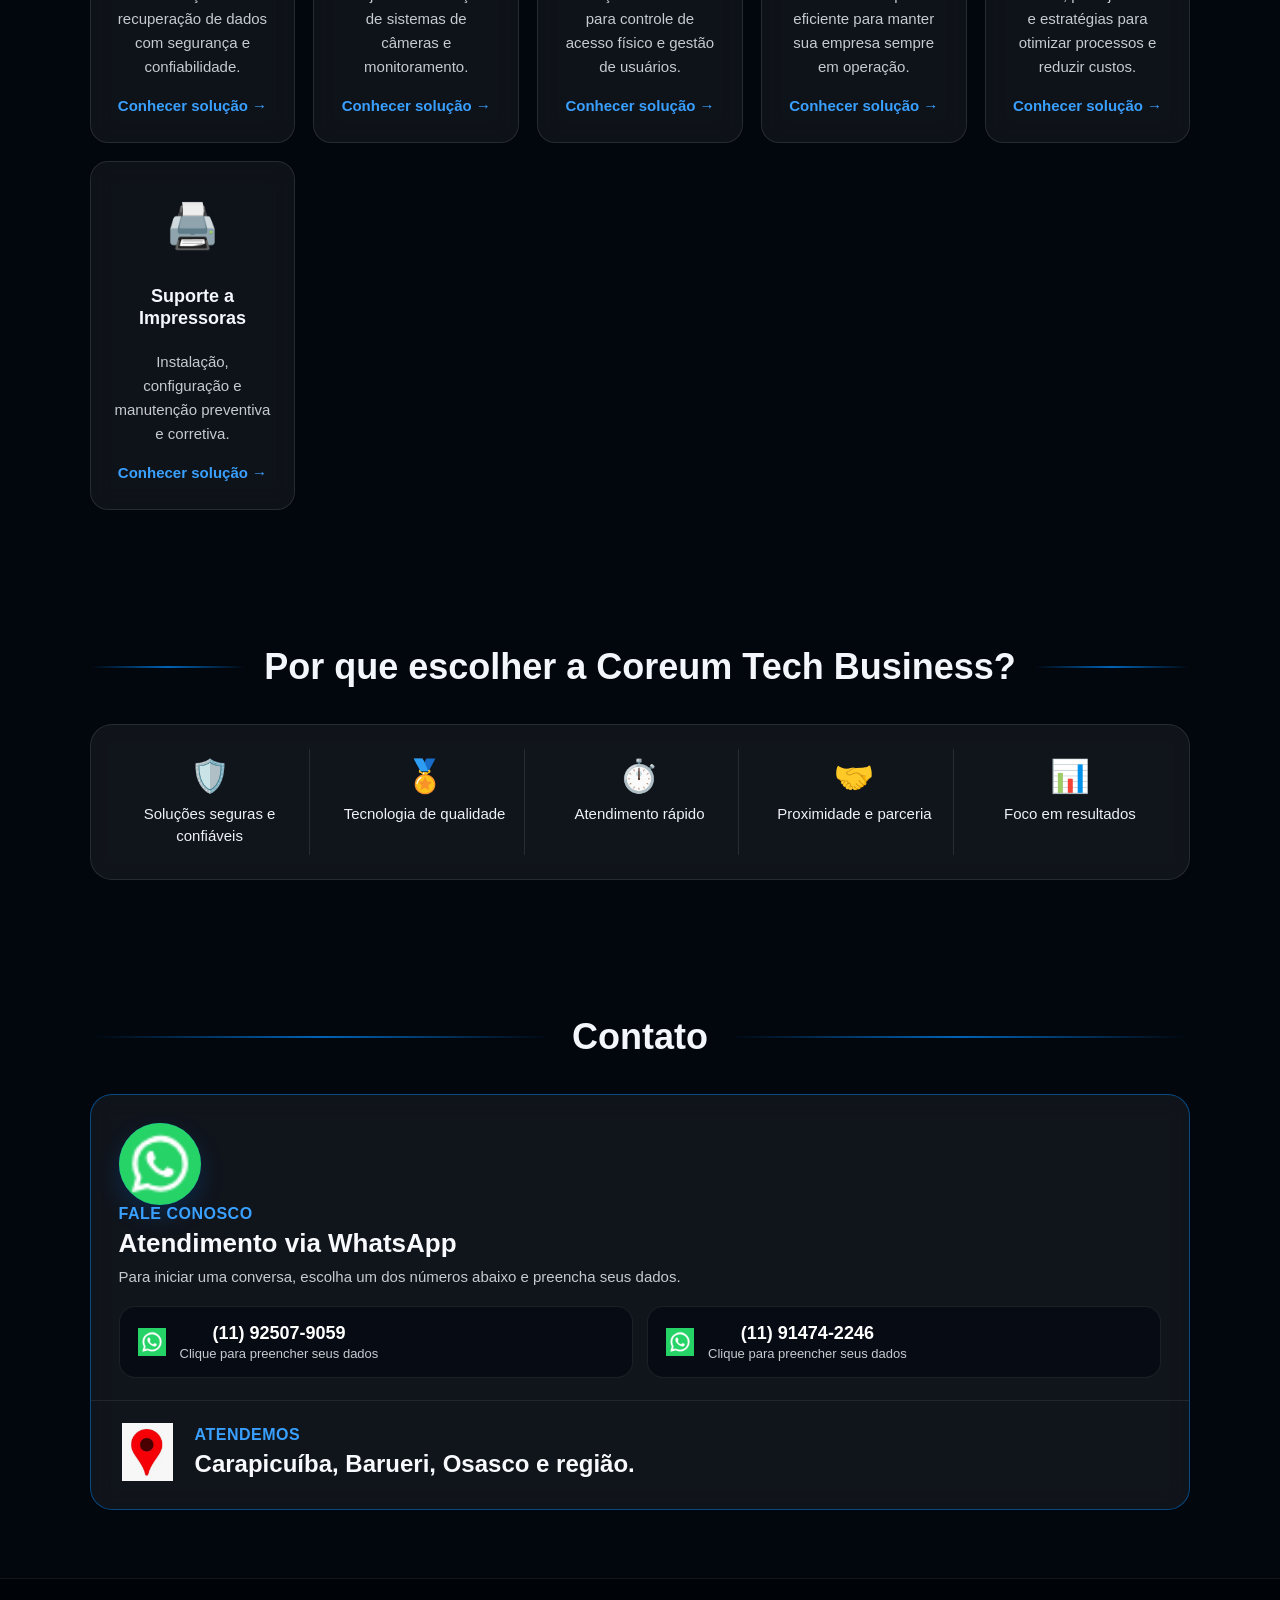
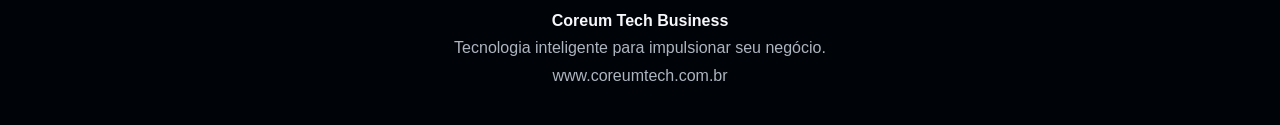
==== commit 28683a27: "Update index.html" ====
--- a/index.html
+++ b/index.html
@@ -227,48 +227,44 @@
 
             <div class="contact-box">
                 <div class="contact-main">
-                    <div class="contact-whatsapp">
+                    <div class="contact-heading">
                         <div class="whatsapp-badge">
                             <img class="whatsapp-badge-img" src="whatsapp-icon.png" alt="WhatsApp">
                         </div>
-
                         <div>
                             <p class="contact-label">Fale conosco</p>
                             <h3>Atendimento via WhatsApp</h3>
-                            <p class="contact-note">Preencha seus dados antes de iniciar a conversa.</p>
-                            <button class="btn btn-whatsapp contact-lead-button" id="contactLeadButton" type="button">Falar no WhatsApp</button>
+                            <p class="contact-note">Para iniciar uma conversa, escolha um dos números abaixo e preencha seus dados.</p>
                         </div>
                     </div>
                 </div>
 
                 <div class="contact-secondary">
-                    <a
+                    <button
                         class="contact-link whatsapp-link"
-                        href="https://wa.me/5511925079059"
-                        target="_blank"
-                        rel="noopener noreferrer"
+                        type="button"
                         data-lead-whatsapp="5511925079059"
+                        aria-label="Falar pelo WhatsApp no número 11 92507-9059"
                     >
                         <img class="contact-whatsapp-icon" src="whatsapp-icon.png" alt="WhatsApp">
                         <span>
                             <strong>(11) 92507-9059</strong>
-                            <small>WhatsApp</small>
+                            <small>Clique para preencher seus dados</small>
                         </span>
-                    </a>
-
-                    <a
+                    </button>
+
+                    <button
                         class="contact-link whatsapp-link"
-                        href="https://wa.me/5511914742246"
-                        target="_blank"
-                        rel="noopener noreferrer"
+                        type="button"
                         data-lead-whatsapp="5511914742246"
+                        aria-label="Falar pelo WhatsApp no número 11 91474-2246"
                     >
                         <img class="contact-whatsapp-icon" src="whatsapp-icon.png" alt="WhatsApp">
                         <span>
                             <strong>(11) 91474-2246</strong>
-                            <small>WhatsApp</small>
+                            <small>Clique para preencher seus dados</small>
                         </span>
-                    </a>
+                    </button>
                 </div>
 
                 <div class="contact-location-bottom">
@@ -339,9 +335,9 @@
             <div class="modal-icon" id="modalIcon"></div>
             <h3 id="modalTitle"></h3>
             <ul class="modal-list" id="modalList"></ul>
-            <a class="btn btn-primary modal-cta" id="modalCta" target="_blank" rel="noopener noreferrer">
+            <button class="btn btn-primary modal-cta" id="modalCta" type="button">
                 Falar sobre isso no WhatsApp
-            </a>
+            </button>
         </div>
     </div>
 
